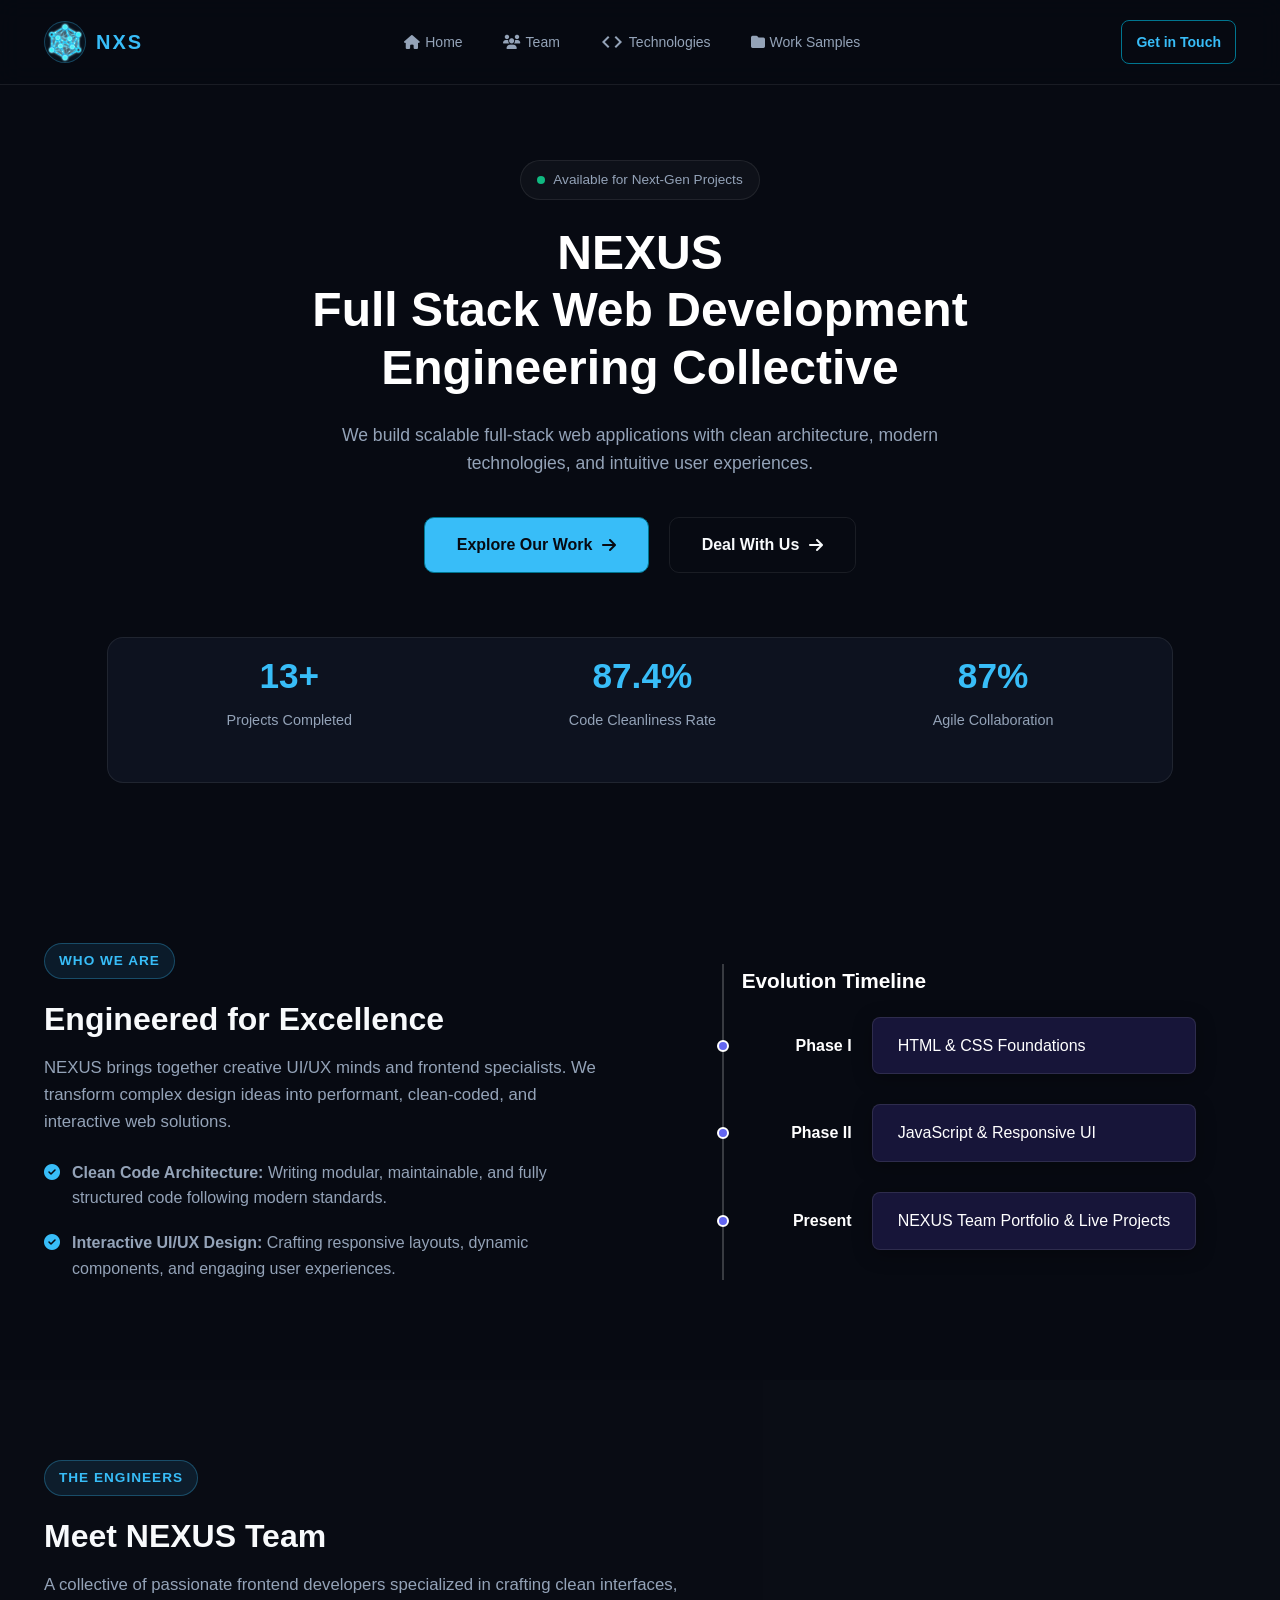
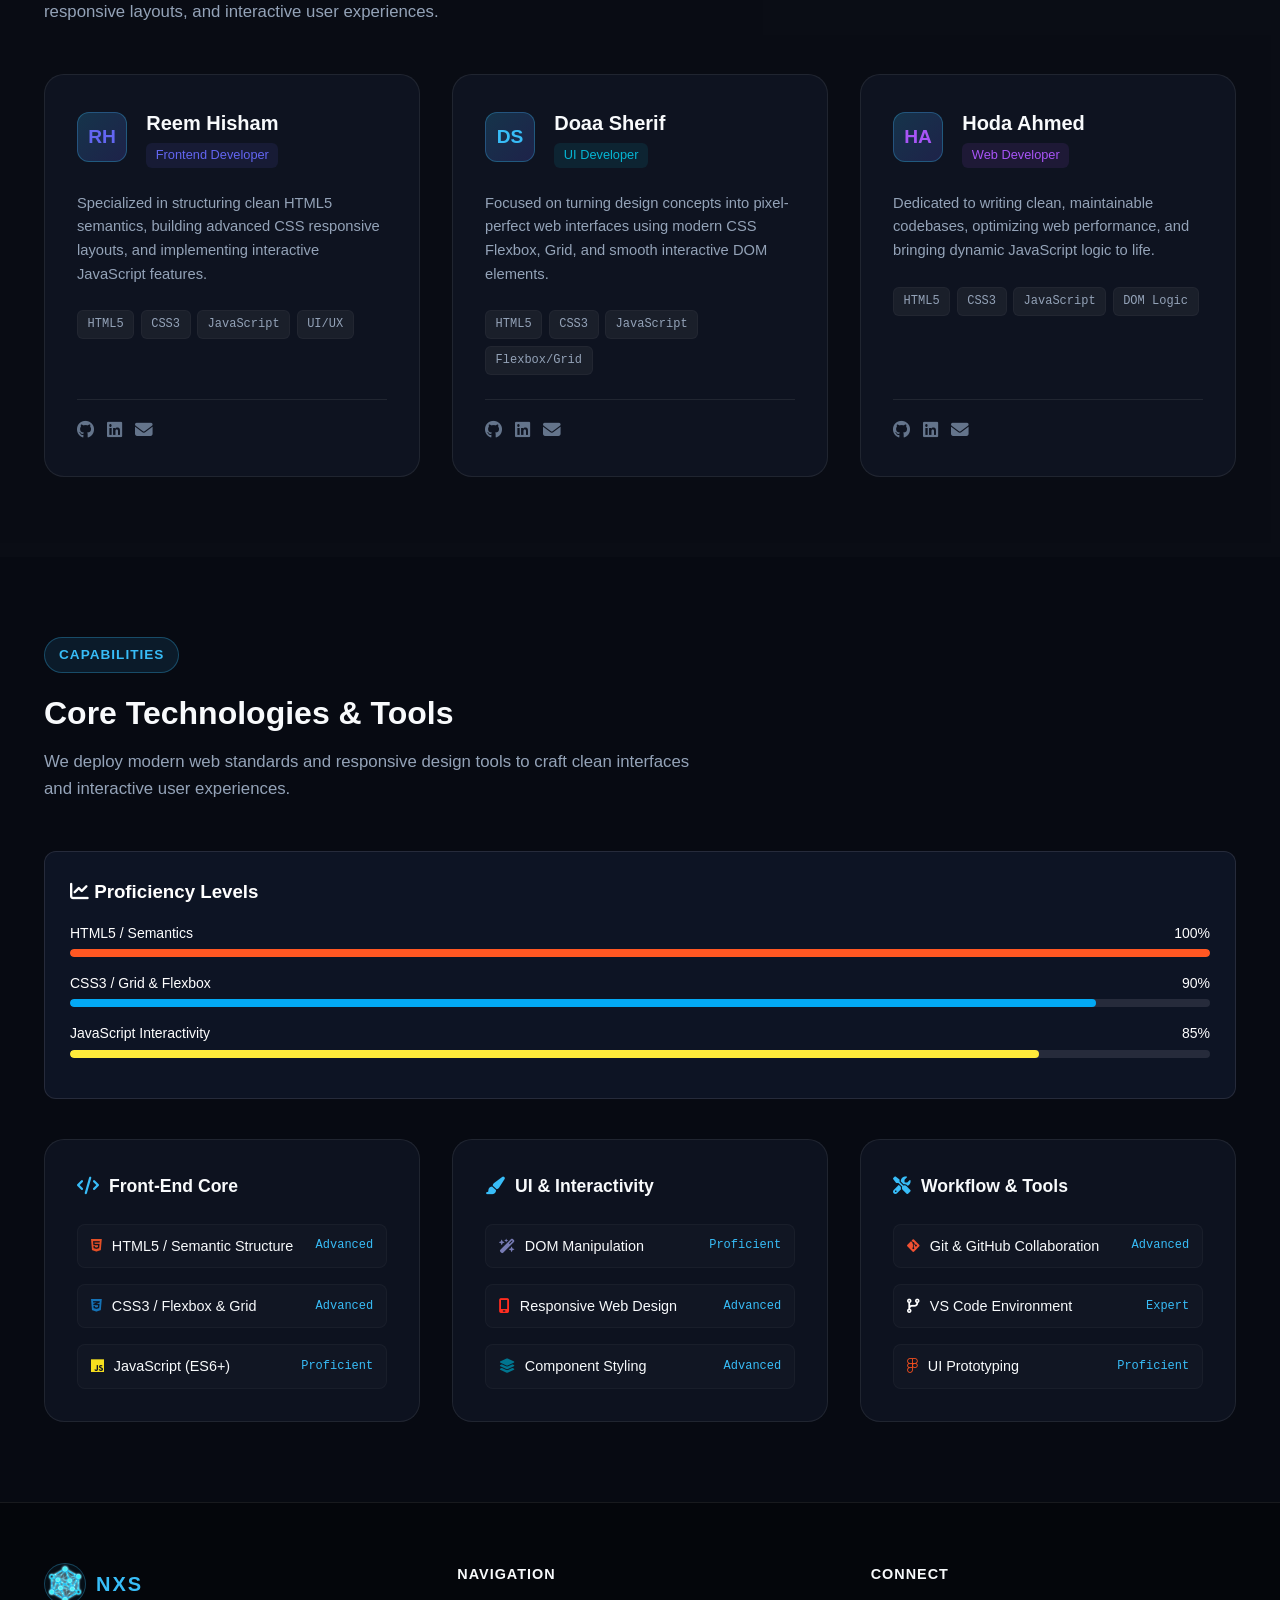
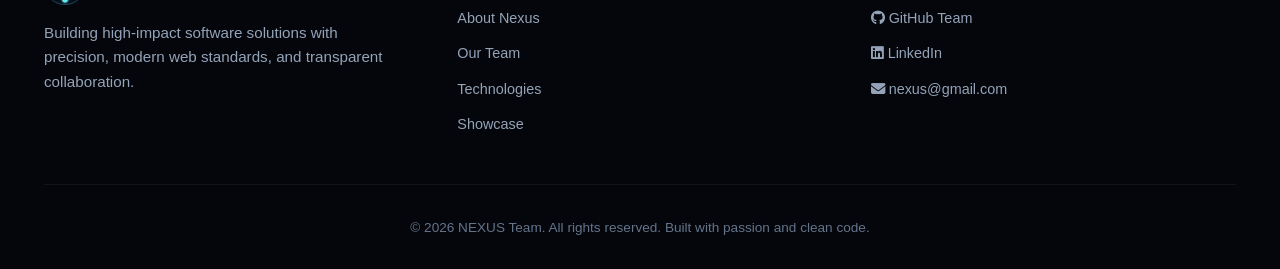
==== index.html @ 0ea9537e "Add files via upload" ====
<!DOCTYPE html>
<html lang="en">

<head>
  <meta charset="UTF-8">
  <meta name="viewport" content="width=device-width, initial-scale=1.0">
  <meta name="description"
    content="NEXUS is a full-stack web development team building scalable web applications, modern websites, management systems, and intuitive digital experiences.">
  <meta name="keywords"
    content="NEXUS, web development, full stack, web applications, websites, JavaScript, React, Node.js, software development">
  <meta name="author" content="NEXUS Team">
  <meta name="robots" content="index, follow">
  <meta name="theme-color" content="#080b12">

  <meta property="og:type" content="website">
  <meta property="og:title" content="NEXUS — Full Stack Web Development Team">
  <meta property="og:description"
    content="We build scalable web applications, modern websites, management systems, and intuitive digital experiences.">
  <meta property="og:image" content="./logo.png">
  <meta property="og:url" content="https://your-domain.com">
  <meta property="og:site_name" content="NEXUS">

  <meta name="twitter:card" content="summary_large_image">
  <meta name="twitter:title" content="NEXUS — Full Stack Web Development Team">
  <meta name="twitter:description"
    content="We build scalable web applications, modern websites, management systems, and intuitive digital experiences.">
  <meta name="twitter:image" content="./logo.png">

  <title>NEXUS</title>
  <link rel="stylesheet" href="https://cdnjs.cloudflare.com/ajax/libs/font-awesome/6.4.0/css/all.min.css">
  <link rel="stylesheet" href="./style.css">
  <link rel="icon" href="./logo.png">
  <link rel="stylesheet"
    href="https://fonts.googleapis.com/css2?family=Material+Symbols+Outlined:opsz,wght,FILL,GRAD@24,400,0,0&icon_names=code" />
</head>

<body>
  <header>
    <div class="container nav-container">
      <div class="logo">
        <img src="./logo.png" alt="NEXUS" class="logo-img">
        <span>NXS</span>
      </div>

      <button class="menu-toggle" aria-label="Toggle navigation">
        <i class="fa-solid fa-bars"></i>
      </button>

      <nav class="nav-links">
        <a href="./index.html"><i class="fa-solid fa-house"></i> Home</a>
        <a href="./index.html#team"><i class="fa-solid fa-users"></i> Team</a>
        <a href="./index.html#tech"><span class="material-symbols-outlined">code</span> Technologies</a>
        <a href="./portfolio.html"><i class="fa-solid fa-folder"></i> Work Samples</a>
      </nav>

      <a href="./contact.html" class="cta-btn-nav">Get in Touch</a>
    </div>
  </header>

  <main id="home">
    <!-- Hero -->
    <section class="hero reveal-element">
      <div class="container">
        <div class="hero-badge">
          <span class="pulse"></span>
          <span>Available for Next-Gen Projects</span>
        </div>
        <h1>
          <span class="hero-title-highlight">NEXUS</span><br>
          <span class="gradient-text">Full Stack Web Development</span><br>
          <span class="gradient-text">Engineering Collective</span>
        </h1>
        <p>
          We build scalable full-stack web applications with clean architecture,
          modern technologies, and intuitive user experiences.
        </p>
        <div class="hero-actions">
          <a href="./portfolio.html" class="btn-primary">
            <span>Explore Our Work</span>
            <i class="fa-solid fa-arrow-right"></i>
          </a>
          <a href="./contact.html" class="btn-secondary">
            <span>Deal With Us</span>
            <i class="fa-solid fa-arrow-right"></i>
          </a>
        </div>
        <article class="hero-stats">
          <div class="stat-item">
            <h3 class="gradient-text">15+</h3>
            <p>Projects Completed</p>
          </div>
          <div class="stat-item">
            <h3 class="gradient-text">99.9%</h3>
            <p>Code Cleanliness Rate</p>
          </div>
          <div class="stat-item">
            <h3 class="gradient-text">100%</h3>
            <p>Agile Collaboration</p>
          </div>
        </article>
      </div>
    </section>

    <!-- About -->
    <section class="about reveal-element" id="about">
      <div class="container">
        <div class="about-grid">
          <div>
            <span class="section-tag">Who We Are</span>
            <h2 class="section-title">Engineered for Excellence</h2>
            <p class="about-description">
              NEXUS brings together creative UI/UX minds and frontend specialists. We transform complex design ideas
              into performant, clean-coded, and interactive web solutions.
            </p>
            <ul class="feature-list">
              <li class="feature-item">
                <i class="fa-solid fa-circle-check"></i>
                <span><strong>Clean Code Architecture:</strong> Writing modular, maintainable, and fully structured code
                  following modern standards.</span>
              </li>
              <li class="feature-item">
                <i class="fa-solid fa-circle-check"></i>
                <span><strong>Interactive UI/UX Design:</strong> Crafting responsive layouts, dynamic components, and
                  engaging user experiences.</span>
              </li>
            </ul>
          </div>

          <!-- Timeline -->
          <div class="timeline-container">
            <h3>Evolution Timeline</h3>
            <div class="timeline-item">
              <span class="timeline-year">Phase I</span>
              <div class="timeline-dot"></div>
              <div class="timeline-card">HTML & CSS Foundations</div>
            </div>
            <div class="timeline-item">
              <span class="timeline-year">Phase II</span>
              <div class="timeline-dot"></div>
              <div class="timeline-card">JavaScript & Responsive UI</div>
            </div>
            <div class="timeline-item">
              <span class="timeline-year">Present</span>
              <div class="timeline-dot"></div>
              <div class="timeline-card">NEXUS Team Portfolio & Live Projects</div>
            </div>
          </div>
        </div>
      </div>
    </section>

    <!-- Team Section -->
    <section class="team reveal-element" id="team">
      <div class="container">
        <span class="section-tag">The Engineers</span>
        <h2 class="section-title">Meet NEXUS Team</h2>
        <p class="section-subtitle">A collective of passionate frontend developers specialized in crafting clean
          interfaces, responsive layouts, and interactive user experiences.</p>

        <div class="team-grid" id="teamContainer">
          <article class="member-card" data-role="frontend">
            <div>
              <div class="member-header">
                <div class="avatar-initials avatar-reem">RH</div>
                <div class="member-info">
                  <h3>Reem Hisham</h3>
                  <span class="role-badge badge-reem">Frontend Developer</span>
                </div>
              </div>
              <p class="member-bio">
                Specialized in structuring clean HTML5 semantics, building advanced CSS responsive layouts, and
                implementing interactive JavaScript features.
              </p>
              <div class="tech-tags">
                <span class="tag-pill">HTML5</span>
                <span class="tag-pill">CSS3</span>
                <span class="tag-pill">JavaScript</span>
                <span class="tag-pill">UI/UX</span>
              </div>
            </div>
            <div class="member-footer">
              <div class="social-links">
                <a href="https://github.com/ReemHisham55" target="_blank" title="GitHub"><i
                    class="fa-brands fa-github"></i></a>
                <a href="#" title="LinkedIn" target="_blank"><i class="fa-brands fa-linkedin"></i></a>
                <a href="mailto:reemhishem@gmail.com" target="_blank" title="Email"><i
                    class="fa-solid fa-envelope"></i></a>
              </div>
            </div>
          </article>

          <article class="member-card" data-role="frontend">
            <div>
              <div class="member-header">
                <div class="avatar-initials">DS</div>
                <div class="member-info">
                  <h3>Doaa Sherif</h3>
                  <span class="role-badge">UI Developer</span>
                </div>
              </div>
              <p class="member-bio">
                Focused on turning design concepts into pixel-perfect web interfaces using modern CSS Flexbox, Grid, and
                smooth interactive DOM elements.
              </p>
              <div class="tech-tags">
                <span class="tag-pill">HTML5</span>
                <span class="tag-pill">CSS3</span>
                <span class="tag-pill">JavaScript</span>
                <span class="tag-pill">Flexbox/Grid</span>
              </div>
            </div>
            <div class="member-footer">
              <div class="social-links">
                <a href="https://github.com/Doaa5678" target="_blank" title="GitHub"><i
                    class="fa-brands fa-github"></i></a>
                <a href="#" target="_blank" title="LinkedIn"><i class="fa-brands fa-linkedin"></i></a>
                <a href="#" target="_blank" title="Email"><i class="fa-solid fa-envelope"></i></a>
              </div>
            </div>
          </article>

          <article class="member-card" data-role="frontend">
            <div>
              <div class="member-header">
                <div class="avatar-initials avatar-Hoda">HA</div>
                <div class="member-info">
                  <h3>Hoda Ahmed</h3>
                  <span class="role-badge badge-Hoda">Web Developer</span>
                </div>
              </div>
              <p class="member-bio">
                Dedicated to writing clean, maintainable codebases, optimizing web performance, and bringing dynamic
                JavaScript logic to life.
              </p>
              <div class="tech-tags">
                <span class="tag-pill">HTML5</span>
                <span class="tag-pill">CSS3</span>
                <span class="tag-pill">JavaScript</span>
                <span class="tag-pill">DOM Logic</span>
              </div>
            </div>
            <div class="member-footer">
              <div class="social-links">
                <a href="#" title="GitHub" target="_blank"><i class="fa-brands fa-github"></i></a>
                <a href="#" title="LinkedIn" target="_blank"><i class="fa-brands fa-linkedin"></i></a>
                <a href="#" title="Email" target="_blank"><i class="fa-solid fa-envelope"></i></a>
              </div>
            </div>
          </article>
        </div>
      </div>
    </section>

    <!-- Tech stack -->
    <section class="tech-stack reveal-element" id="tech">
      <div class="container">
        <span class="section-tag">Capabilities</span>
        <h2 class="section-title">Core Technologies & Tools</h2>
        <p class="section-subtitle">We deploy modern web standards and responsive design tools to craft clean interfaces
          and interactive user experiences.</p>

        <!-- Skills Box -->
        <div class="skills-box">
          <h3><i class="fa-solid fa-chart-line"></i> Proficiency Levels</h3>

          <div class="skill-bar-item">
            <div class="skill-info"><span>HTML5 / Semantics</span><span>100%</span></div>
            <div class="progress-line"><span class="progress-html" data-width="100%"></span></div>
          </div>

          <div class="skill-bar-item">
            <div class="skill-info"><span>CSS3 / Grid & Flexbox</span><span>90%</span></div>
            <div class="progress-line"><span class="progress-css" data-width="90%"></span></div>
          </div>

          <div class="skill-bar-item">
            <div class="skill-info"><span>JavaScript Interactivity</span><span>85%</span></div>
            <div class="progress-line"><span class="progress-js" data-width="85%"></span></div>
          </div>
        </div>

        <div class="tech-categories">
          <div class="tech-card">
            <h3><i class="fa-solid fa-code"></i> Front-End Core</h3>
            <div class="stack-list">
              <div class="stack-item">
                <div class="stack-name"><i class="fa-brands fa-html5 icon-html"></i> HTML5 / Semantic Structure</div>
                <span class="stack-level">Advanced</span>
              </div>
              <div class="stack-item">
                <div class="stack-name"><i class="fa-brands fa-css3-alt icon-css"></i> CSS3 / Flexbox & Grid</div>
                <span class="stack-level">Advanced</span>
              </div>
              <div class="stack-item">
                <div class="stack-name"><i class="fa-brands fa-js icon-js"></i> JavaScript (ES6+)</div>
                <span class="stack-level">Proficient</span>
              </div>
            </div>
          </div>
          <div class="tech-card">
            <h3><i class="fa-solid fa-paintbrush"></i> UI & Interactivity</h3>
            <div class="stack-list">
              <div class="stack-item">
                <div class="stack-name"><i class="fa-solid fa-wand-magic-sparkles icon-php"></i> DOM Manipulation</div>
                <span class="stack-level">Proficient</span>
              </div>
              <div class="stack-item">
                <div class="stack-name"><i class="fa-solid fa-mobile-screen icon-laravel"></i> Responsive Web Design
                </div>
                <span class="stack-level">Advanced</span>
              </div>
              <div class="stack-item">
                <div class="stack-name"><i class="fa-solid fa-layer-group icon-db"></i> Component Styling</div>
                <span class="stack-level">Advanced</span>
              </div>
            </div>
          </div>
          <div class="tech-card">
            <h3><i class="fa-solid fa-screwdriver-wrench"></i> Workflow & Tools</h3>
            <div class="stack-list">
              <div class="stack-item">
                <div class="stack-name"><i class="fa-brands fa-git-alt icon-git"></i> Git & GitHub Collaboration</div>
                <span class="stack-level">Advanced</span>
              </div>
              <div class="stack-item">
                <div class="stack-name"><i class="fa-solid fa-code-branch icon-cloud"></i> VS Code Environment</div>
                <span class="stack-level">Expert</span>
              </div>
              <div class="stack-item">
                <div class="stack-name"><i class="fa-brands fa-figma icon-figma"></i> UI Prototyping</div>
                <span class="stack-level">Proficient</span>
              </div>
            </div>
          </div>
        </div>
      </div>
    </section>
  </main>

  <footer class="reveal-element">
    <div class="container">
      <div class="footer-grid">
        <div class="footer-brand">
          <a href="#" class="logo">
            <img src="logo.png" alt="NEXUS" class="logo-img">
            <span>NXS</span>
          </a>
          <p>Building high-impact software solutions with precision, modern web standards, and transparent
            collaboration.</p>
        </div>
        <div>
          <h4 class="footer-title">Navigation</h4>
          <ul class="footer-links">
            <li><a href="./index.html#about">About Nexus</a></li>
            <li><a href="./index.html#team">Our Team</a></li>
            <li><a href="./index.html#tech">Technologies</a></li>
            <li><a href="./portfolio.html">Showcase</a></li>
          </ul>
        </div>
        <div>
          <h4 class="footer-title">Connect</h4>
          <ul class="footer-links">
            <li><a href="#" target="_blank"><i class="fa-brands fa-github"></i> GitHub Team</a></li>
            <li><a href="#" target="_blank"><i class="fa-brands fa-linkedin"></i> LinkedIn</a></li>
            <li><a href="mailto:nexus@gmail.com" target="_blank"><i class="fa-solid fa-envelope"></i>
                nexus@gmail.com</a></li>
          </ul>
        </div>
      </div>
      <div class="footer-bottom">
        <p>&copy; 2026 NEXUS Team. All rights reserved. Built with passion and clean code.</p>
      </div>
    </div>
  </footer>

  <script src="./index.js"></script>
</body>

</html>
---- style.css ----
* {
    box-sizing: border-box;
    margin: 0;
    padding: 0;
    transition: all 0.3s ease-in-out;
    user-select: none;
    -webkit-user-select: none;
    -moz-user-select: none;
    -ms-user-select: none;
}

html {
    scroll-behavior: smooth;
}

body {
    background-color: #070a12;
    color: #f8fafc;
    font-family: Arial, sans-serif;
    position: relative;
    line-height: 1.6;
    overflow-x: hidden;
}

::-webkit-scrollbar {
    width: 8px;
}

::-webkit-scrollbar-track {
    background: #080b12;
}

::-webkit-scrollbar-thumb {
    background: linear-gradient(180deg, #6366f1, #8b5cf6);
    border-radius: 10px;
}

::-webkit-scrollbar-thumb:hover {
    background: linear-gradient(180deg, #818cf8, #a78bfa);
}

.container {
    max-width: 1240px;
    margin: 0 auto;
    padding: 0 1.5rem;
}

.section-tag {
    display: inline-block;
    padding: 6px 14px;
    font-size: 0.85rem;
    font-weight: 600;
    text-transform: uppercase;
    letter-spacing: 1px;
    color: #38bdf8;
    background: rgba(56, 189, 248, 0.1);
    border: 1px solid rgba(56, 189, 248, 0.3);
    border-radius: 50px;
    margin-bottom: 15px;
}

.section-title {
    font-size: 2rem;
    font-weight: 700;
    margin-bottom: 10px;
}

.section-subtitle {
    color: #94a3b8;
    font-size: 1.05rem;
    max-width: 650px;
    margin-bottom: 3rem;
}


/*  Header  */
header {
    position: fixed;
    top: 0;
    left: 0;
    width: 100%;
    z-index: 1000;
    background: rgba(7, 10, 18, 0.85);
    border-bottom: 1px solid rgba(255, 255, 255, 0.08);
    backdrop-filter: blur(12px);
    -webkit-backdrop-filter: blur(12px);
    transition: all 0.3s ease;
}

.navbar {
    display: flex;
    justify-content: space-between;
    align-items: center;
    padding: 20px 50px;
}

.nav-container {
    display: flex;
    justify-content: space-between;
    align-items: center;
    padding: 1.25rem 1.5rem;
    gap: 1rem;
}

.logo {
    display: flex;
    align-items: center;
    gap: 10px;
    font-weight: 800;
    color: #38bdf8;
    text-decoration: none;
    font-size: 1.25rem;
    flex-shrink: 0;
    letter-spacing: 2px;
}

.logo-img {
    width: 42px;
    height: 42px;
    border-radius: 50%;
    object-fit: cover;
    border: 1.5px solid rgba(56, 189, 248, 0.3);
    background: rgba(56, 189, 248, 0.05);
    transition: transform 0.3s ease, box-shadow 0.3s ease;
}

.logo:hover .logo-img {
    box-shadow: 0 0 20px rgba(56, 189, 248, 0.25);
}

.nav-links {
    display: flex;
    align-items: center;
    gap: 20px;
    list-style: none;
    margin: 0;
    padding: 0;
    font-size: 14px;
}

.nav-links a {
    color: #94a3b8;
    text-decoration: none;
    padding: 10px;
    overflow: hidden;
    position: relative;
    transition: color 0.5s ease-in-out;
    display: flex;
    justify-content: center;
    align-items: center;
    gap: 5px;
    white-space: nowrap;
    font-weight: 500;
}

.nav-links a::after {
    content: "";
    position: absolute;
    left: -100%;
    bottom: 0;
    height: 1px;
    width: 50%;
    background: #38bdf8;
    transition: left 0.5s ease-in-out;
}

.nav-links a::before {
    content: "";
    position: absolute;
    right: -100%;
    bottom: 0;
    height: 1px;
    width: 50%;
    background: #38bdf8;
    transition: right 0.5s ease-in-out;
}

.nav-links a:hover::before {
    right: 0;
}

.nav-links a:hover::after {
    left: 0;
}

.nav-links a:hover {
    color: #38bdf8;
}

.cta-btn-nav {
    padding: 10px 14px;
    border-radius: 8px;
    text-decoration: none;
    font-weight: 600;
    border: 1px solid #00758f;
    background: transparent;
    color: #38bdf8;
    font-size: 14px;
    white-space: nowrap;
    transition: all 0.3s ease;
}

.cta-btn-nav:hover {
    background: #38bdf8;
    color: #070a12;
}

.menu-toggle {
    display: none;
    border: none;
    outline: none;
    background: transparent;
    color: #38bdf8;
    font-size: 24px;
    cursor: pointer;
    padding: 8px;
    transition: transform 0.3s ease;
}

.menu-toggle:hover {
    transform: scale(1.1);
}

.scrolled-nav {
    background: rgba(15, 23, 42, 0.9) !important;
    backdrop-filter: blur(12px);
    -webkit-backdrop-filter: blur(12px);
    box-shadow: 0 4px 20px rgba(0, 0, 0, 0.2);
}


/*  Hero  */
.hero {
    padding: 160px 1.5rem 80px 1.5rem;
    text-align: center;
    position: relative;
}

.hero-section {
    height: 100vh;
    display: flex;
    justify-content: center;
    align-items: center;
    text-align: center;
    padding: 0 20px;
}

.hero-badge {
    display: inline-flex;
    align-items: center;
    gap: 8px;
    background: rgba(255, 255, 255, 0.03);
    border: 1px solid rgba(255, 255, 255, 0.08);
    padding: 8px 16px;
    border-radius: 30px;
    font-size: 0.85rem;
    color: #94a3b8;
}

.hero-badge .pulse {
    width: 8px;
    height: 8px;
    background-color: #10b981;
    border-radius: 50%;
}

.hero h1,
.hero-content h1 {
    font-size: 3rem;
    font-weight: 700;
    margin: 1.5rem 0;
    line-height: 1.2;
    color: #fff;
}

.hero p,
.hero-content p {
    font-size: 1.1rem;
    color: #94a3b8;
    max-width: 700px;
    margin: 0 auto 2.5rem;
}

.hero-actions {
    display: flex;
    justify-content: center;
    gap: 1.2rem;
    margin-bottom: 4rem;
    flex-wrap: wrap;
}

.btn-primary,
.btn-secondary {
    padding: 0.9rem 2rem;
    border-radius: 10px;
    font-weight: 600;
    text-decoration: none;
    display: inline-flex;
    align-items: center;
    gap: 10px;
    cursor: pointer;
}

.btn-primary {
    background: #38bdf8;
    color: #070a12;
    border: 1px solid #00758f;
}

.btn-primary:hover {
    background: #00758f;
    color: #00758f;
    border: 1px solid #00758f;
}

.btn-secondary {
    color: #f8fafc;
    border: 1px solid rgba(255, 255, 255, 0.08);
    background: transparent;
}

.btn-secondary:hover {
    background: rgba(255, 255, 255, 0.05);
    border-color: rgba(255, 255, 255, 0.2);
}

.hero-stats {
    display: flex;
    justify-content: space-around;
    align-items: center;
    flex-wrap: wrap;
    background: rgba(17, 24, 39, 0.65);
    border: 1px solid rgba(255, 255, 255, 0.08);
    border-radius: 16px;
    padding: 10px;
    width: 90% !important;
    margin: 0 auto;
}

.stat-item h3 {
    font-size: 2.2rem;
    color: #38bdf8;
}

.stat-item p {
    color: #94a3b8;
    font-size: 0.9rem;
    margin-top: 4px;
}


/* About  */
.about {
    padding: 80px 0;
}

.about-section {
    padding: 80px 20px;
}

.about-grid {
    display: grid;
    grid-template-columns: repeat(auto-fit, minmax(320px, 1fr));
    gap: 4rem;
    align-items: center;
}

.about-description {
    color: #94a3b8;
    font-size: 1.05rem;
}

.feature-list {
    list-style: none;
    margin-top: 1.5rem;
}

.feature-item {
    display: flex;
    align-items: flex-start;
    gap: 12px;
    margin-bottom: 1.2rem;
    color: #94a3b8;
}

.feature-item i {
    color: #38bdf8;
    margin-top: 4px;
}

.about-card {
    background: rgba(17, 24, 39, 0.65);
    border: 1px solid rgba(255, 255, 255, 0.08);
    border-radius: 20px;
    padding: 2.5rem;
    position: relative;
    overflow: hidden;
}

.about-card::before {
    content: '';
    position: absolute;
    top: 0;
    left: 0;
    width: 100%;
    height: 2px;
    background: #6366f1;
}

.about-card-title {
    margin-bottom: 1rem;
    color: #f8fafc;
    font-size: 1.3rem;
}

.about-card-text {
    color: #94a3b8;
    font-size: 0.95rem;
    margin-bottom: 1.5rem;
}

.about-card-footer {
    display: flex;
    gap: 10px;
    align-items: center;
}

.philosophy-dot {
    width: 10px;
    height: 10px;
    background: #38bdf8;
    border-radius: 50%;
}

.philosophy-text {
    font-family: 'JetBrains Mono', monospace;
    font-size: 0.85rem;
    color: #38bdf8;
}

.timeline-container {
    position: relative;
    max-width: 100%;
    margin: 0 auto;
    padding-left: 30px;
}

.timeline-container h3 {
    color: #fff;
    margin-bottom: 20px;
    font-size: 1.3rem;
}

.timeline-container::before {
    content: '';
    position: absolute;
    left: 10px;
    top: 0;
    height: 100%;
    width: 2px;
    background: rgba(255, 255, 255, 0.2);
}

.timeline-item {
    position: relative;
    margin-bottom: 30px;
    display: flex;
    align-items: center;
    gap: 20px;
    opacity: 0;
    transform: scale(0.9) translateY(20px);
    transition: all 0.6s cubic-bezier(0.175, 0.885, 0.32, 1.275);
}

.timeline-item.show-element {
    opacity: 1;
    transform: scale(1) translateY(0);
}

.timeline-year {
    font-weight: bold;
    color: #fff;
    min-width: 110px;
    text-align: right;
}

.timeline-dot {
    width: 12px;
    height: 12px;
    background: #6366f1;
    border: 2px solid #fff;
    border-radius: 50%;
    position: absolute;
    left: -25px;
    z-index: 2;
}

.timeline-card {
    background: rgba(30, 27, 75, 0.7);
    border: 1px solid rgba(255, 255, 255, 0.1);
    padding: 15px 25px;
    border-radius: 8px;
    color: #fff;
    flex-grow: 1;
    box-shadow: 0 4px 20px rgba(0, 0, 0, 0.3);
}


/* Team Section */
.team {
    padding: 80px 0;
    background: rgba(255, 255, 255, 0.01);
}

.team-grid {
    display: grid;
    grid-template-columns: repeat(auto-fill, minmax(300px, 1fr));
    gap: 2rem;
}

.member-card {
    background: rgba(17, 24, 39, 0.65);
    border: 1px solid rgba(255, 255, 255, 0.08);
    border-radius: 20px;
    padding: 2rem;
    display: flex;
    flex-direction: column;
    justify-content: space-between;
}

.member-card:hover {
    transform: translateY(-8px);
    border-color: rgba(56, 189, 248, 0.3);
    box-shadow: 0 12px 30px rgba(0, 0, 0, 0.5);
}

.member-header {
    display: flex;
    align-items: center;
    gap: 1.2rem;
    margin-bottom: 1.5rem;
}

.avatar-initials {
    width: 50px;
    height: 50px;
    border-radius: 12px;
    background: linear-gradient(135deg, rgba(56, 189, 248, 0.2), rgba(99, 102, 241, 0.2));
    border: 1px solid rgba(56, 189, 248, 0.3);
    display: flex;
    align-items: center;
    justify-content: center;
    font-size: 1.2rem;
    font-weight: 700;
    color: #38bdf8;
}

.avatar-reem {
    color: #6366f1;
}

.avatar-Hoda {
    color: #a855f7;
}

.member-info h3 {
    font-size: 1.25rem;
    color: #f8fafc;
}

.role-badge {
    display: inline-block;
    color: #06b6d4;
    background: rgba(6, 182, 212, 0.1);
    padding: 0.15rem 0.6rem;
    border-radius: 6px;
    font-size: 0.8rem;
    margin-top: 4px;
}

.badge-reem {
    color: #6366f1;
    background: rgba(99, 102, 241, 0.1);
}

.badge-Hoda {
    color: #a855f7;
    background: rgba(168, 85, 247, 0.1);
}

.member-bio {
    color: #94a3b8;
    font-size: 0.92rem;
    margin-bottom: 1.5rem;
}

.tech-tags {
    display: flex;
    flex-wrap: wrap;
    gap: 0.4rem;
    margin-bottom: 1.5rem;
}

.tag-pill {
    font-family: 'JetBrains Mono', monospace;
    font-size: 0.75rem;
    background: rgba(255, 255, 255, 0.05);
    color: #94a3b8;
    padding: 0.25rem 0.6rem;
    border-radius: 6px;
    border: 1px solid rgba(255, 255, 255, 0.03);
}

.member-footer {
    display: flex;
    justify-content: space-between;
    align-items: center;
    padding-top: 1rem;
    border-top: 1px solid rgba(255, 255, 255, 0.08);
}

.social-links {
    display: flex;
    gap: 0.8rem;
}

.social-links a {
    color: #64748b;
    font-size: 1.1rem;
}

.social-links a:hover {
    color: #38bdf8;
}


/* Technologies */
.tech-stack {
    padding: 80px 0;
}

.tech-categories {
    display: grid;
    grid-template-columns: repeat(auto-fit, minmax(280px, 1fr));
    gap: 2rem;
}

.tech-card {
    background: rgba(17, 24, 39, 0.65);
    border: 1px solid rgba(255, 255, 255, 0.08);
    border-radius: 20px;
    padding: 2rem;
}

.tech-card h3 {
    font-size: 1.1rem;
    margin-bottom: 1.5rem;
    display: flex;
    align-items: center;
    gap: 10px;
}

.tech-card h3 i {
    color: #38bdf8;
}

.stack-list {
    display: flex;
    flex-direction: column;
    gap: 1rem;
}

.stack-item {
    display: flex;
    align-items: center;
    justify-content: space-between;
    padding: 0.6rem 0.8rem;
    background: rgba(255, 255, 255, 0.02);
    border-radius: 8px;
    border: 1px solid rgba(255, 255, 255, 0.03);
}

.stack-name {
    display: flex;
    align-items: center;
    gap: 10px;
    font-size: 0.9rem;
    font-weight: 500;
}

.icon-html {
    color: #e34f26;
}

.icon-css {
    color: #1572b6;
}

.icon-js {
    color: #f7df1e;
}

.icon-php {
    color: #777bb4;
}

.icon-laravel {
    color: #ff2d20;
}

.icon-db {
    color: #00758f;
}

.icon-git {
    color: #f05032;
}

.icon-cloud {
    color: #ffffff;
}

.icon-figma {
    color: #f24e1e;
}

.stack-level {
    font-family: 'JetBrains Mono', monospace;
    font-size: 0.75rem;
    color: #38bdf8;
}

.skills-box {
    background: rgba(15, 23, 42, 0.8);
    border: 1px solid rgba(255, 255, 255, 0.1);
    padding: 25px;
    border-radius: 12px;
    margin-bottom: 40px;
    opacity: 0;
    transform: scale(0.95);
    transition: all 0.7s ease-out;
}

.skills-box h3 {
    color: #fff;
    margin-bottom: 15px;
}

.skills-box.show-element {
    opacity: 1;
    transform: scale(1);
}

.skill-bar-item {
    margin-bottom: 15px;
}

.skill-info {
    display: flex;
    justify-content: space-between;
    color: #fff;
    margin-bottom: 5px;
    font-size: 14px;
}

.progress-line {
    width: 100%;
    height: 8px;
    background: rgba(255, 255, 255, 0.1);
    border-radius: 10px;
    overflow: hidden;
}

.progress-line span {
    display: block;
    height: 100%;
    width: 0;
    border-radius: 10px;
    transition: width 1.2s ease-in-out;
}

.progress-html {
    background-color: #ff5722;
}

.progress-css {
    background-color: #03a9f4;
}

.progress-js {
    background-color: #ffeb3b;
}


/* Projects  */
.projects {
    padding: 80px 0;
    background: rgba(255, 255, 255, 0.01);
    margin-top: 50px;
}

.projects-container {
    display: grid;
    grid-template-columns: repeat(auto-fit, minmax(300px, 1fr));
    gap: 2rem;
    overflow: hidden;
}

.project-card {
    background: #111827;
    border-radius: 16px;
    border: 1px solid rgba(255, 255, 255, 0.08);
    display: flex;
    flex-direction: column;
    overflow: hidden;
    opacity: 0;
    transform: translateY(40px);
    animation: fadeInOrder 0.8s ease forwards;
}

.project-card:nth-child(1) {
    animation-delay: 0.2s;
}

.project-card:nth-child(2) {
    animation-delay: 0.4s;
}

.project-card:nth-child(3) {
    animation-delay: 0.6s;
}

.project-card:nth-child(4) {
    animation-delay: 0.8s;
}

.project-card:nth-child(5) {
    animation-delay: 1.0s;
}

@keyframes fadeInOrder {
    to {
        opacity: 1;
        transform: translateY(0);
    }
}

.project-card:hover {
    transform: translateY(-6px);
    border-color: rgba(56, 189, 248, 0.3);
    box-shadow: 0 10px 30px rgba(56, 189, 248, 0.1);
}

.project-img {
    width: 100%;
    aspect-ratio: 16 / 9;
    overflow: hidden;
}

.project-img img {
    width: 100%;
    height: 100%;
    object-fit: cover;
    transition: transform 0.5s ease;
}

.project-card:hover .project-img img {
    transform: scale(1.05);
}

.project-content {
    padding: 1.5rem;
    display: flex;
    flex-direction: column;
    flex-grow: 1;
}

.project-content h3 {
    font-size: 1.25rem;
    font-weight: 600;
    margin-bottom: 10px;
}

.project-content p {
    color: #94a3b8;
    font-size: 0.9rem;
    margin-bottom: 20px;
    flex-grow: 1;
}

.tags {
    display: flex;
    flex-wrap: wrap;
    gap: 0.4rem;
    margin-bottom: 1.5rem;
}

.tags span {
    font-family: 'JetBrains Mono', monospace;
    font-size: 0.75rem;
    background: rgba(255, 255, 255, 0.05);
    color: #94a3b8;
    padding: 0.25rem 0.6rem;
    border-radius: 6px;
    border: 1px solid rgba(255, 255, 255, 0.03);
}

.card-footer {
    display: flex;
    justify-content: space-between;
    align-items: center;
    padding-top: 1rem;
    border-top: 1px solid rgba(255, 255, 255, 0.08);
}

.live-demo {
    color: #38bdf8;
    text-decoration: none;
    font-size: 0.85rem;
    font-weight: 600;
    display: flex;
    align-items: center;
    gap: 6px;
    transition: color 0.2s;
}

.live-demo:hover {
    color: #5eead4;
}

.author {
    color: #64748b;
    font-size: 0.8rem;
    display: flex;
    align-items: center;
    gap: 6px;
}

.projects main {
    min-height: 100px;
    width: 100%;
    margin: 40px auto;
    display: flex;
    flex-direction: column;
    justify-content: center;
    align-items: center;
}

.search {
    width: 100%;
}

main form {
    display: flex;
    width: 100%;
    justify-content: center;
    align-items: center;
    gap: 10px;
    flex-wrap: wrap;
}

.search form input {
    width: 80%;
    outline: none;
    height: 50px;
    padding: 13px 15px;
    color: #ffffff;
    font-family: inherit;
    font-size: 14px;
    background: rgba(255, 255, 255, 0.045);
    border: 1px solid rgba(255, 255, 255, 0.09);
    border-radius: 10px;
    transition: border-color 0.25s ease, background 0.25s ease, box-shadow 0.25s ease;
}

.search button {
    padding: 10px;
    outline: none;
    border-radius: 8px;
    background: linear-gradient(135deg, #6366f1, #8b5cf6);
    border: none;
    height: 50px;
    color: #fff;
    cursor: pointer;
    width: 12%;
    display: flex;
    justify-content: center;
    align-items: center;
    gap: 5px;
}

.search input:focus {
    background: rgba(255, 255, 255, 0.065);
    border-color: rgba(255, 255, 255, 0.3);
    box-shadow: 0 0 0 3px rgba(255, 255, 255, 0.04);
}

.search button:hover {
    color: #fff;
    background: rgba(255, 255, 255, 0.06);
}

.search button i {
    font-size: 15px;
}

.filters {
    display: flex;
    justify-content: center;
    align-items: center;
    gap: 10px;
    margin: 35px auto 45px;
    padding: 6px;
    width: fit-content;
    background: rgba(255, 255, 255, 0.035);
    border: 1px solid rgba(255, 255, 255, 0.08);
    border-radius: 14px;
    backdrop-filter: blur(12px);
}

.filter-btn {
    border: none;
    outline: none;
    cursor: pointer;
    padding: 11px 22px;
    color: #9ca3af;
    background: transparent;
    border-radius: 10px;
    font-size: 14px;
    font-weight: 600;
    font-family: inherit;
    transition: all 0.3s ease;
}

.filter-btn:hover {
    color: #fff;
    background: rgba(255, 255, 255, 0.06);
}

.filter-btn.active {
    color: #fff;
    background: linear-gradient(135deg, #6366f1, #8b5cf6);
    box-shadow: 0 6px 20px rgba(99, 102, 241, 0.25);
}

.filter-btn:active {
    transform: scale(0.96);
}


/* Contact  */
.contact {
    padding: 100px 0;
    background: #080b12;
    margin-top: 50px;
}

.contact-grid {
    display: grid;
    grid-template-columns: 0.85fr 1.15fr;
    gap: 70px;
    align-items: start;
}

.contact-info {
    position: sticky;
    top: 110px;
}

.contact-info .section-tag {
    display: inline-block;
    margin-bottom: 15px;
}

.contact-info .section-title {
    margin-bottom: 20px;
    line-height: 1.15;
}

.contact-description {
    color: #9ca3af;
    font-size: 16px;
    line-height: 1.8;
    max-width: 520px;
    margin-bottom: 30px;
}

.contact-links {
    display: flex;
    flex-direction: column;
    gap: 14px;
    max-width: 380px;
}

.contact-pill {
    display: flex;
    align-items: center;
    gap: 13px;
    padding: 15px 18px;
    color: #e5e7eb;
    text-decoration: none;
    background: rgba(255, 255, 255, 0.035);
    border: 1px solid rgba(255, 255, 255, 0.08);
    border-radius: 12px;
    transition: all 0.3s ease;
    width: fit-content;
}

.contact-pill i {
    font-size: 18px;
    color: #38bdf8;
}

.contact-pill:hover {
    transform: translateX(5px);
    border-color: rgba(255, 255, 255, 0.2);
    background: rgba(255, 255, 255, 0.07);
}

.contact-form-wrapper {
    padding: 35px;
    background: rgba(255, 255, 255, 0.025);
    border: 1px solid rgba(255, 255, 255, 0.08);
    border-radius: 20px;
    box-shadow: 0 20px 60px rgba(0, 0, 0, 0.25);
    backdrop-filter: blur(15px);
}

.form-section {
    padding-bottom: 30px;
    margin-bottom: 30px;
    border-bottom: 1px solid rgba(255, 255, 255, 0.07);
}

.form-section:last-of-type {
    border-bottom: none;
    margin-bottom: 10px;
}

.form-section h3 {
    margin: 0 0 22px;
    color: #ffffff;
    font-size: 18px;
    font-weight: 600;
}

.contact-form {
    display: flex;
    flex-direction: column;
    gap: 1.25rem;
}

.contact-form .form-row {
    display: flex;
    gap: 1.25rem;
    width: 100%;
}

.form-row {
    display: grid;
    grid-template-columns: repeat(2, 1fr);
    gap: 18px;
}

.contact-form .form-row .form-group {
    flex: 1;
    min-width: 0;
}

.form-group {
    display: flex;
    flex-direction: column;
    gap: 8px;
    margin-bottom: 18px;
}

.form-group:last-child {
    margin-bottom: 0;
}

.form-group label {
    color: #d1d5db;
    font-size: 14px;
    font-weight: 500;
}

.form-group label span {
    color: #6b7280;
    font-size: 12px;
    font-weight: 400;
}

.form-group input,
.form-group select,
.form-group textarea {
    width: 100%;
    box-sizing: border-box;
    padding: 13px 15px;
    color: #ffffff;
    font-family: inherit;
    font-size: 14px;
    background: rgba(255, 255, 255, 0.045);
    border: 1px solid rgba(255, 255, 255, 0.09);
    border-radius: 10px;
    outline: none;
    transition: border-color 0.25s ease, background 0.25s ease, box-shadow 0.25s ease;
}

.form-group input::placeholder,
.form-group textarea::placeholder {
    color: #6b7280;
}

.form-group input:focus,
.form-group select:focus,
.form-group textarea:focus {
    background: rgba(255, 255, 255, 0.065);
    border-color: rgba(255, 255, 255, 0.3);
    box-shadow: 0 0 0 3px rgba(255, 255, 255, 0.04);
}

.form-group select {
    cursor: pointer;
    appearance: none;
    background-image: linear-gradient(45deg, transparent 50%, #9ca3af 50%), linear-gradient(135deg, #9ca3af 50%, transparent 50%);
    background-position: calc(100% - 18px) 52%, calc(100% - 13px) 52%;
    background-size: 5px 5px, 5px 5px;
    background-repeat: no-repeat;
}

.form-group select option {
    color: #ffffff;
    background: #111827;
}

.form-group textarea {
    min-height: 120px;
    resize: vertical;
    line-height: 1.6;
}

.form-group input[type="date"] {
    color-scheme: dark;
}

.submit-btn {
    width: 100%;
    display: flex;
    justify-content: center;
    align-items: center;
    gap: 10px;
    padding: 15px 20px;
    color: #ffffff;
    background: linear-gradient(135deg, #6366f1, #8b5cf6);
    border: none;
    border-radius: 11px;
    font-family: inherit;
    font-size: 15px;
    font-weight: 600;
    cursor: pointer;
    box-shadow: 0 10px 30px rgba(99, 102, 241, 0.2);
    transition: transform 0.25s ease, box-shadow 0.25s ease, opacity 0.25s ease;
    margin-top: 0.5rem;
}

.submit-btn:hover {
    transform: translateY(-2px);
    box-shadow: 0 15px 35px rgba(99, 102, 241, 0.3);
}

.submit-btn:active {
    transform: translateY(0);
}

.submit-btn i {
    font-size: 14px;
}


/*Footer */
footer {
    border-top: 1px solid rgba(255, 255, 255, 0.08);
    padding: 60px 0 30px;
    background: #04060b;
}

.footer-grid {
    display: grid;
    grid-template-columns: repeat(auto-fit, minmax(200px, 1fr));
    gap: 3rem;
    margin-bottom: 3rem;
}

.footer-brand p {
    color: #94a3b8;
    margin-top: 1rem;
    font-size: 0.95rem;
    max-width: 350px;
}

.footer-title {
    font-size: 0.9rem;
    font-weight: 700;
    text-transform: uppercase;
    letter-spacing: 1px;
    margin-bottom: 1.2rem;
}

.footer-links {
    list-style: none;
    display: flex;
    flex-direction: column;
    gap: 0.6rem;
}

.footer-links a {
    color: #94a3b8;
    text-decoration: none;
    font-size: 0.9rem;
}

.footer-links a:hover {
    color: #38bdf8;
}

.footer-bottom {
    text-align: center;
    padding-top: 2rem;
    border-top: 1px solid rgba(255, 255, 255, 0.05);
    color: #64748b;
    font-size: 0.85rem;
}


/* Animations */
.reveal-element {
    opacity: 0;
    transform: translateY(40px);
    transition: opacity 0.8s ease-out, transform 0.8s ease-out;
    will-change: opacity, transform;
}

.reveal-element.show {
    opacity: 1;
    transform: translateY(0);
}


/*  Responsive */
@media (max-width: 1000px) {
    .contact-grid {
        grid-template-columns: 1fr;
        gap: 45px;
    }

    .contact-info {
        position: static;
    }

    .contact-description {
        max-width: 700px;
    }

    .contact-links {
        max-width: 500px;
    }
}

@media (max-width: 950px) {
    .nav-links {
        gap: 10px;
    }

    .nav-links a {
        padding: 8px;
        font-size: 13px;
    }

    .cta-btn-nav {
        padding: 9px 12px;
        font-size: 13px;
    }
}

@media (max-width: 768px) {
    .navbar {
        padding: 20px;
    }

    .nav-container {
        padding: 0.9rem 1rem;
        position: relative;
        flex-direction: column;
        align-items: center;
        text-align: center;
    }

    .logo-img {
        width: 38px;
        height: 38px;
    }

    .logo {
        font-size: 1.1rem;
    }

    .menu-toggle {
        display: block;
        margin-left: auto;
    }

    .cta-btn-nav {
        display: none;
    }

    .nav-links {
        position: absolute;
        top: 100%;
        left: 0;
        width: 100%;
        display: none;
        flex-direction: column;
        align-items: stretch;
        gap: 4px;
        padding: 12px;
        box-sizing: border-box;
        background: rgba(7, 10, 18, 0.97);
        border-top: 1px solid rgba(255, 255, 255, 0.05);
        border-bottom: 1px solid rgba(255, 255, 255, 0.08);
        backdrop-filter: blur(15px);
        -webkit-backdrop-filter: blur(15px);
    }

    .nav-links.active {
        display: flex;
    }

    .nav-links a {
        width: 100%;
        box-sizing: border-box;
        justify-content: flex-start;
        padding: 13px 15px;
        font-size: 14px;
        border-radius: 6px;
    }

    .nav-links a:hover {
        background: rgba(56, 189, 248, 0.05);
    }

    .nav-links a::before,
    .nav-links a::after {
        display: none;
    }

    .hero {
        padding: 170px 1rem 60px 1rem;
    }
}

@media (max-width: 700px) {
    .contact {
        padding: 70px 0;
    }

    .contact-form-wrapper {
        padding: 24px 20px;
        border-radius: 16px;
    }

    .form-row {
        grid-template-columns: 1fr;
        gap: 0;
    }

    .form-section {
        padding-bottom: 24px;
        margin-bottom: 24px;
    }

    .form-section h3 {
        font-size: 17px;
    }
}

@media (max-width: 640px) {
    .contact-form .form-row {
        flex-direction: column;
        gap: 1.25rem;
    }
}

@media (max-width: 500px) {
    .filters {
        width: 90%;
        justify-content: space-between;
    }

    .filter-btn {
        flex: 1;
        padding: 10px 12px;
        font-size: 13px;
    }
}

@media (max-width: 480px) {
    .contact {
        padding: 60px 0;
    }

    .contact-form-wrapper {
        padding: 20px 15px;
    }

    .contact-pill {
        padding: 13px 14px;
        font-size: 13px;
    }

    .form-group input,
    .form-group select,
    .form-group textarea {
        padding: 12px;
        font-size: 13px;
    }

    .submit-btn {
        padding: 14px;
        font-size: 14px;
        background: #00758f !important;
    }
}
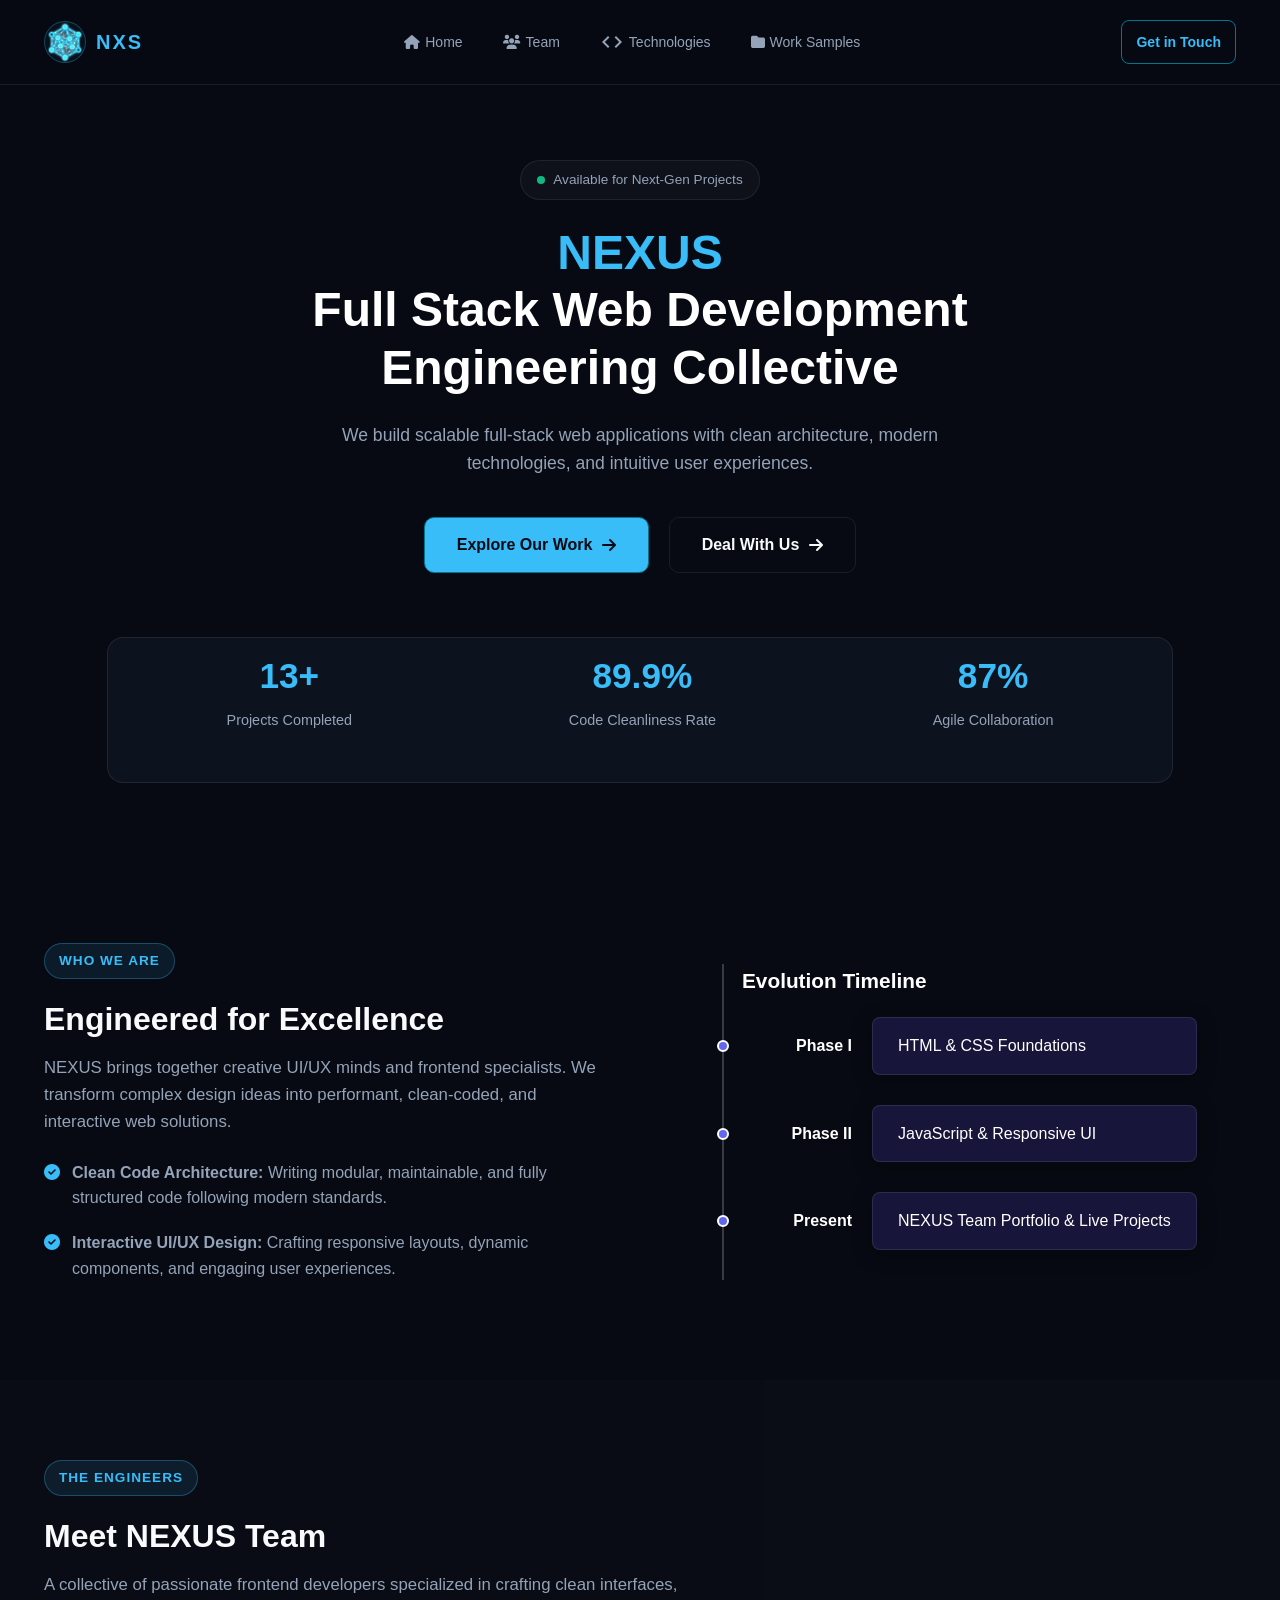
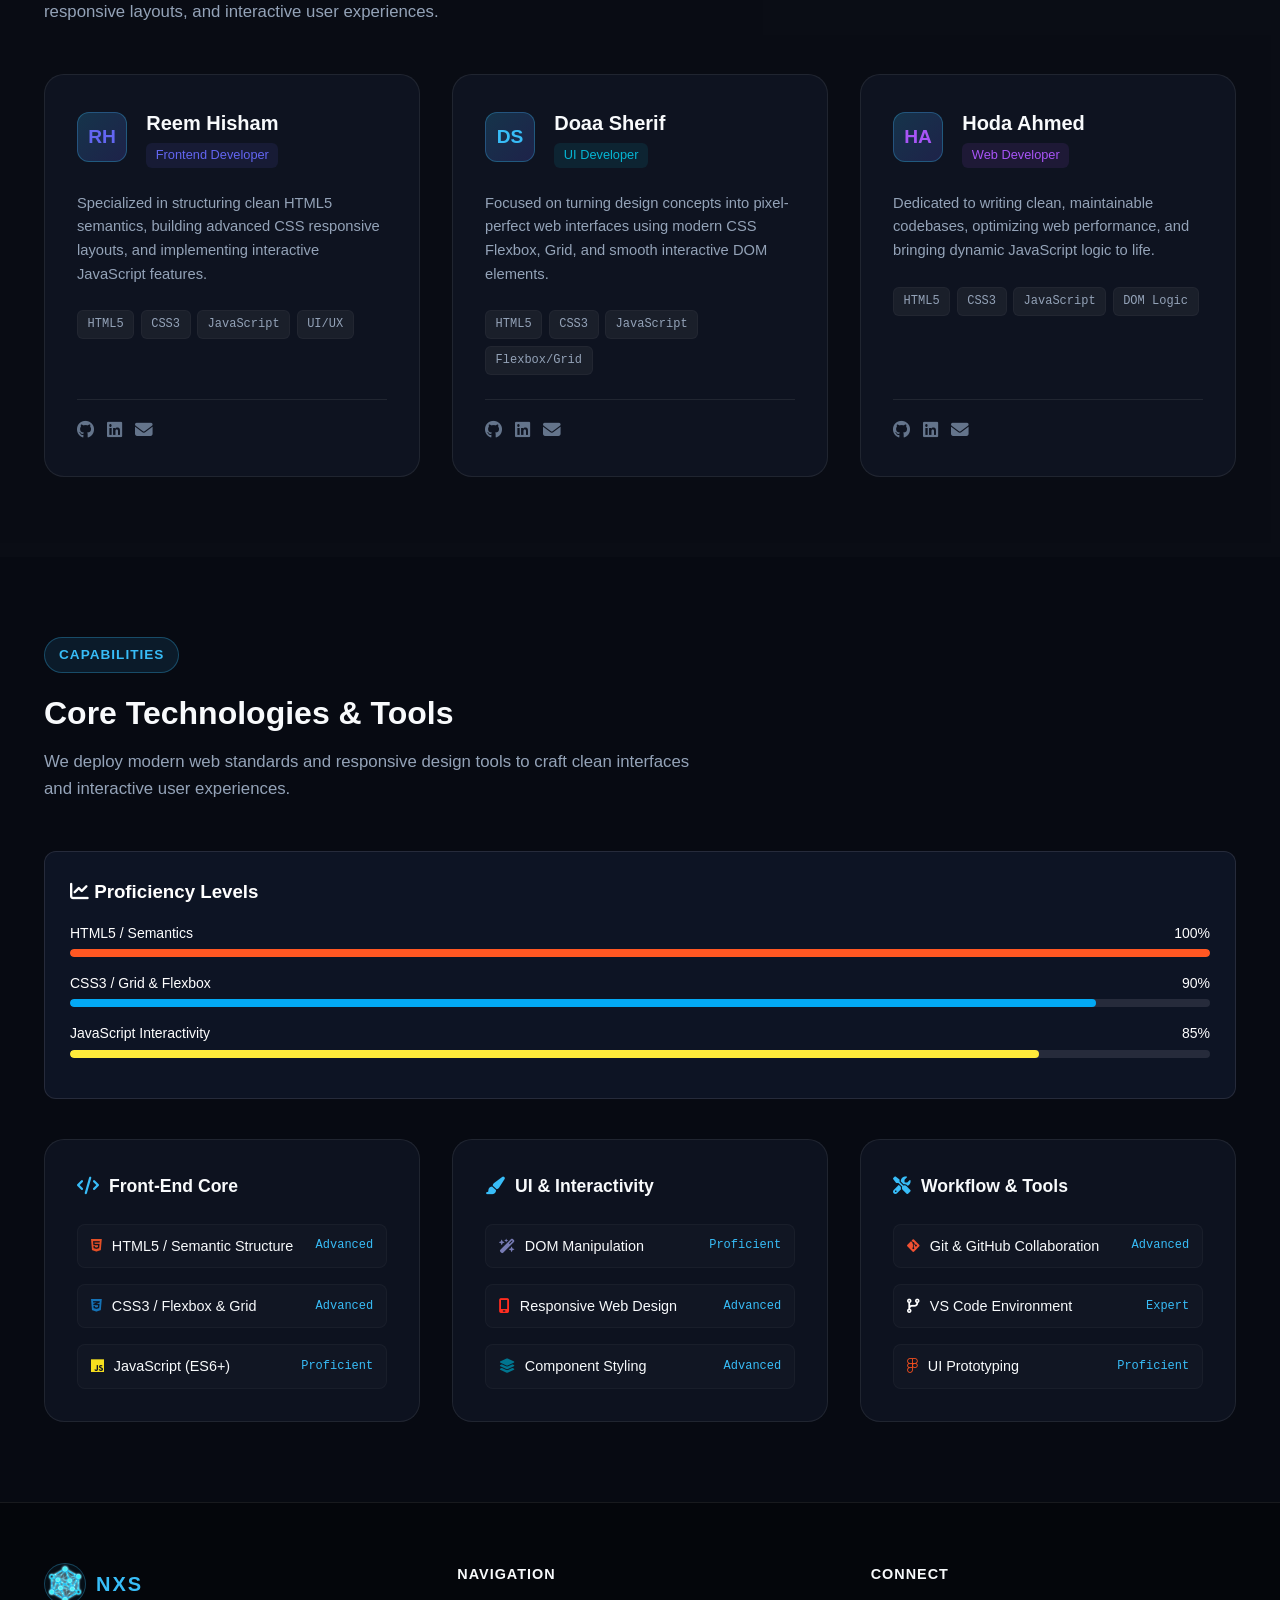
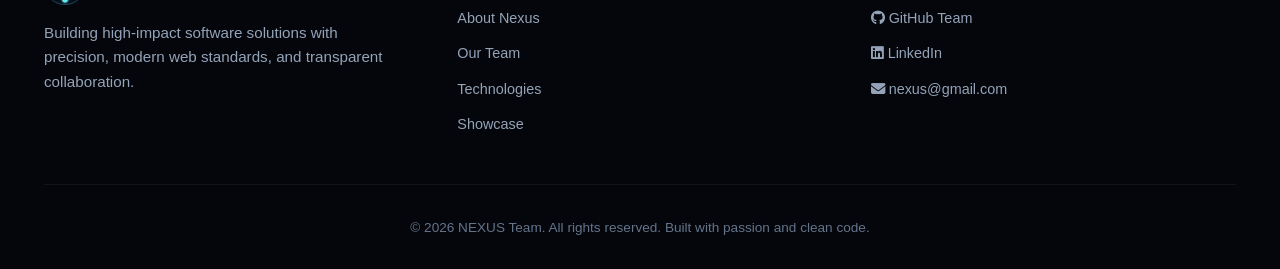
==== commit 5244776c: "index.html" ====
--- a/index.html
+++ b/index.html
@@ -2,14 +2,16 @@
 <html lang="en">
 
 <head>
-  <meta charset="UTF-8">
-  <meta name="viewport" content="width=device-width, initial-scale=1.0">
   <meta name="description"
     content="NEXUS is a full-stack web development team building scalable web applications, modern websites, management systems, and intuitive digital experiences.">
+
   <meta name="keywords"
     content="NEXUS, web development, full stack, web applications, websites, JavaScript, React, Node.js, software development">
+
   <meta name="author" content="NEXUS Team">
+
   <meta name="robots" content="index, follow">
+
   <meta name="theme-color" content="#080b12">
 
   <meta property="og:type" content="website">
@@ -37,6 +39,7 @@
 <body>
   <header>
     <div class="container nav-container">
+
       <div class="logo">
         <img src="./logo.png" alt="NEXUS" class="logo-img">
         <span>NXS</span>
@@ -47,18 +50,36 @@
       </button>
 
       <nav class="nav-links">
-        <a href="./index.html"><i class="fa-solid fa-house"></i> Home</a>
-        <a href="./index.html#team"><i class="fa-solid fa-users"></i> Team</a>
-        <a href="./index.html#tech"><span class="material-symbols-outlined">code</span> Technologies</a>
-        <a href="./portfolio.html"><i class="fa-solid fa-folder"></i> Work Samples</a>
+
+        <a href="./index.html">
+          <i class="fa-solid fa-house"></i>
+          Home
+        </a>
+
+        <a href="./index.html#team">
+          <i class="fa-solid fa-users"></i>
+          Team
+        </a>
+
+        <a href="./index.html#tech">
+          <span class="material-symbols-outlined">code</span>
+          Technologies
+        </a>
+
+        <a href="./portfolio.html">
+          <i class="fa-solid fa-folder"></i>
+          Work Samples
+        </a>
+
       </nav>
 
-      <a href="./contact.html" class="cta-btn-nav">Get in Touch</a>
+      <a href="./contact.html" class="cta-btn-nav">
+        Get in Touch
+      </a>
+
     </div>
   </header>
-
-  <main id="home">
-    <!-- Hero -->
+  <main id="#home">
     <section class="hero reveal-element">
       <div class="container">
         <div class="hero-badge">
@@ -66,7 +87,7 @@
           <span>Available for Next-Gen Projects</span>
         </div>
         <h1>
-          <span class="hero-title-highlight">NEXUS</span><br>
+          <span style="color: #38bdf8;">NEXUS</span><br>
           <span class="gradient-text">Full Stack Web Development</span><br>
           <span class="gradient-text">Engineering Collective</span>
         </h1>
@@ -82,6 +103,7 @@
           <a href="./contact.html" class="btn-secondary">
             <span>Deal With Us</span>
             <i class="fa-solid fa-arrow-right"></i>
+
           </a>
         </div>
         <article class="hero-stats">
@@ -101,7 +123,6 @@
       </div>
     </section>
 
-    <!-- About -->
     <section class="about reveal-element" id="about">
       <div class="container">
         <div class="about-grid">
@@ -126,30 +147,29 @@
             </ul>
           </div>
 
-          <!-- Timeline -->
-          <div class="timeline-container">
+          <div class="timeline-container reveal-element">
             <h3>Evolution Timeline</h3>
             <div class="timeline-item">
-              <span class="timeline-year">Phase I</span>
               <div class="timeline-dot"></div>
+              <div class="timeline-year">Phase I</div>
               <div class="timeline-card">HTML & CSS Foundations</div>
             </div>
             <div class="timeline-item">
-              <span class="timeline-year">Phase II</span>
               <div class="timeline-dot"></div>
+              <div class="timeline-year">Phase II</div>
               <div class="timeline-card">JavaScript & Responsive UI</div>
             </div>
             <div class="timeline-item">
-              <span class="timeline-year">Present</span>
               <div class="timeline-dot"></div>
+              <div class="timeline-year">Present</div>
               <div class="timeline-card">NEXUS Team Portfolio & Live Projects</div>
             </div>
           </div>
+
         </div>
       </div>
     </section>
 
-    <!-- Team Section -->
     <section class="team reveal-element" id="team">
       <div class="container">
         <span class="section-tag">The Engineers</span>
@@ -183,12 +203,10 @@
                 <a href="https://github.com/ReemHisham55" target="_blank" title="GitHub"><i
                     class="fa-brands fa-github"></i></a>
                 <a href="#" title="LinkedIn" target="_blank"><i class="fa-brands fa-linkedin"></i></a>
-                <a href="mailto:reemhishem@gmail.com" target="_blank" title="Email"><i
-                    class="fa-solid fa-envelope"></i></a>
+                <a href="reemhishem@gmail.com" target="_blank" title="Email"><i class="fa-solid fa-envelope"></i></a>
               </div>
             </div>
           </article>
-
           <article class="member-card" data-role="frontend">
             <div>
               <div class="member-header">
@@ -218,7 +236,6 @@
               </div>
             </div>
           </article>
-
           <article class="member-card" data-role="frontend">
             <div>
               <div class="member-header">
@@ -251,15 +268,12 @@
       </div>
     </section>
 
-    <!-- Tech stack -->
     <section class="tech-stack reveal-element" id="tech">
       <div class="container">
         <span class="section-tag">Capabilities</span>
         <h2 class="section-title">Core Technologies & Tools</h2>
         <p class="section-subtitle">We deploy modern web standards and responsive design tools to craft clean interfaces
           and interactive user experiences.</p>
-
-        <!-- Skills Box -->
         <div class="skills-box">
           <h3><i class="fa-solid fa-chart-line"></i> Proficiency Levels</h3>
 
@@ -335,6 +349,8 @@
         </div>
       </div>
     </section>
+
+
   </main>
 
   <footer class="reveal-element">
@@ -360,10 +376,9 @@
         <div>
           <h4 class="footer-title">Connect</h4>
           <ul class="footer-links">
-            <li><a href="#" target="_blank"><i class="fa-brands fa-github"></i> GitHub Team</a></li>
-            <li><a href="#" target="_blank"><i class="fa-brands fa-linkedin"></i> LinkedIn</a></li>
-            <li><a href="mailto:nexus@gmail.com" target="_blank"><i class="fa-solid fa-envelope"></i>
-                nexus@gmail.com</a></li>
+            <li><a href="#"><i class="fa-brands fa-github" target="_blank"></i> GitHub Team</a></li>
+            <li><a href="#"><i class="fa-brands fa-linkedin" target="_blank"></i> LinkedIn</a></li>
+            <li><a href="nexus@gmail.com" target="_blank"><i class="fa-solid fa-envelope"></i> nexus@gmail.com</a></li>
           </ul>
         </div>
       </div>
@@ -372,8 +387,7 @@
       </div>
     </div>
   </footer>
-
-  <script src="./index.js"></script>
+  <script src="index.js"></script>
 </body>
 
-</html>+</html>
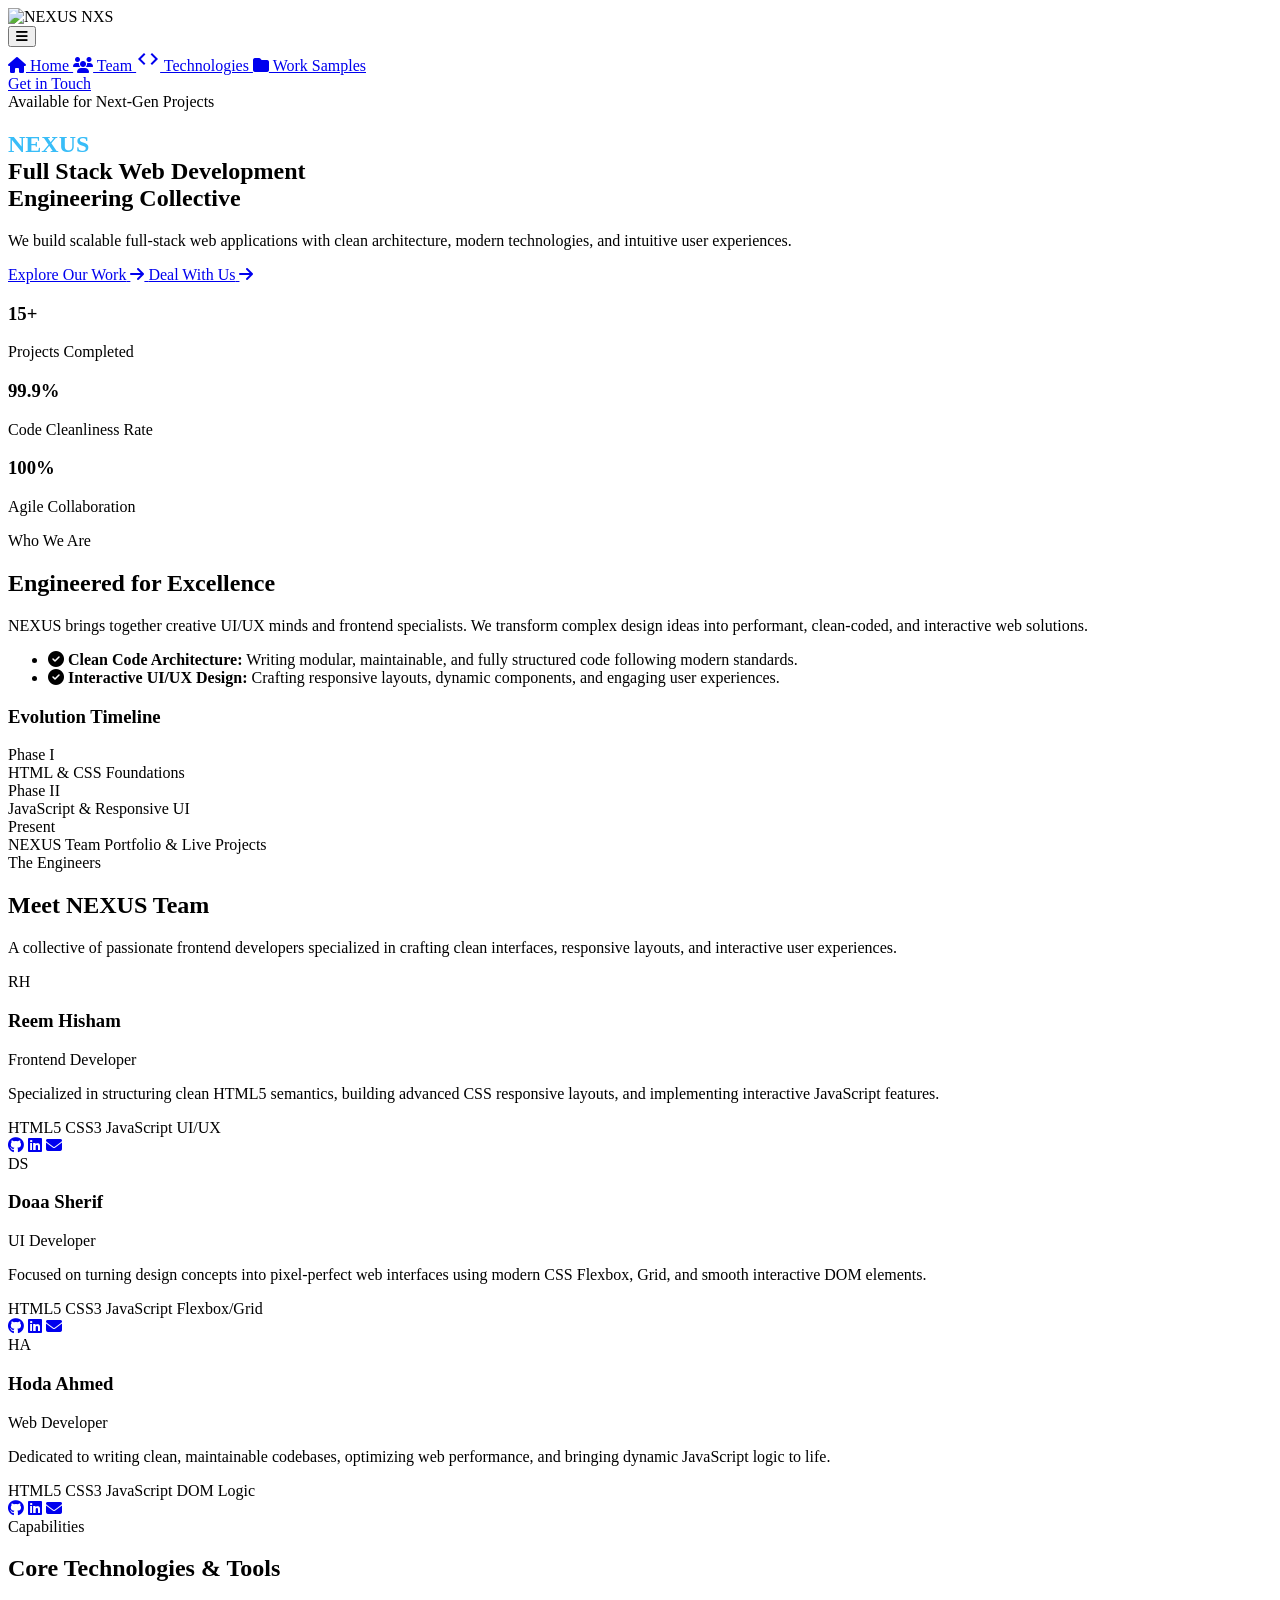
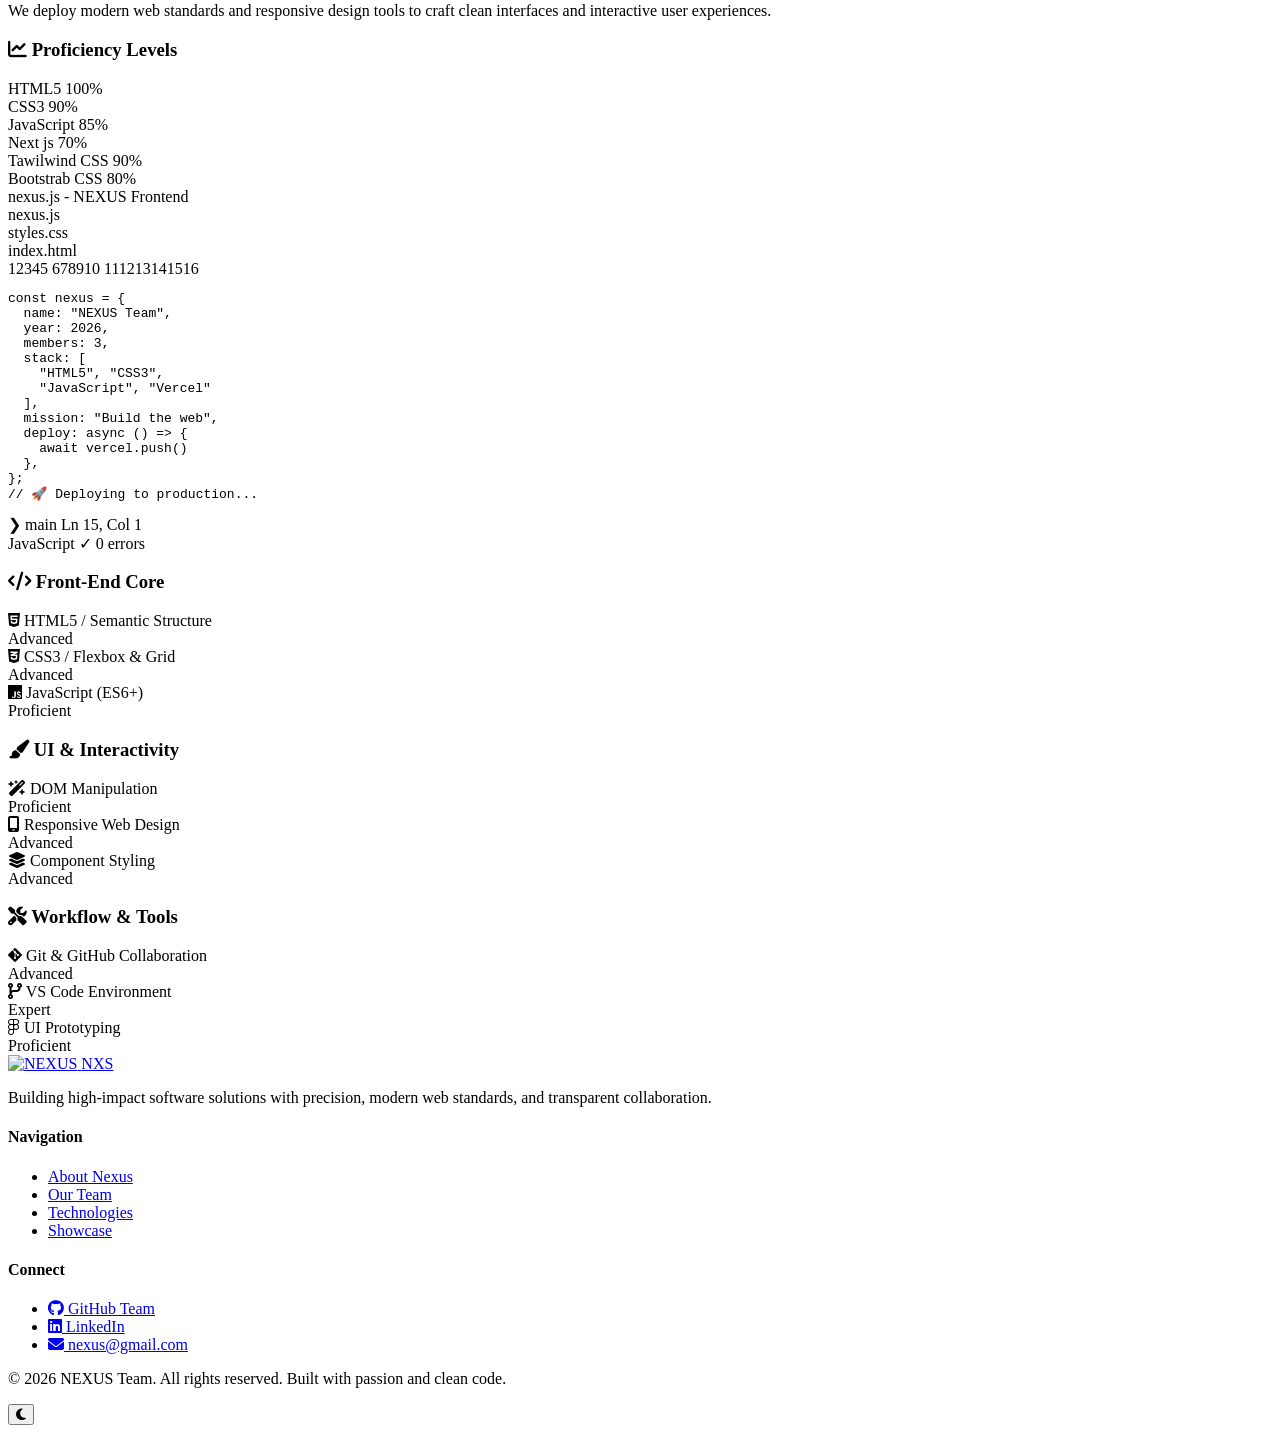
==== commit 7846409a: "index.html" ====
--- a/index.html
+++ b/index.html
@@ -18,7 +18,7 @@
   <meta property="og:title" content="NEXUS — Full Stack Web Development Team">
   <meta property="og:description"
     content="We build scalable web applications, modern websites, management systems, and intuitive digital experiences.">
-  <meta property="og:image" content="./logo.png">
+  <meta property="og:image" content="../images/logo.png">
   <meta property="og:url" content="https://your-domain.com">
   <meta property="og:site_name" content="NEXUS">
 
@@ -26,12 +26,12 @@
   <meta name="twitter:title" content="NEXUS — Full Stack Web Development Team">
   <meta name="twitter:description"
     content="We build scalable web applications, modern websites, management systems, and intuitive digital experiences.">
-  <meta name="twitter:image" content="./logo.png">
+  <meta name="twitter:image" content="../images/logo.png">
 
   <title>NEXUS</title>
   <link rel="stylesheet" href="https://cdnjs.cloudflare.com/ajax/libs/font-awesome/6.4.0/css/all.min.css">
-  <link rel="stylesheet" href="./style.css">
-  <link rel="icon" href="./logo.png">
+  <link rel="stylesheet" href="../css/style.css">
+  <link rel="icon" href="../images/logo.png">
   <link rel="stylesheet"
     href="https://fonts.googleapis.com/css2?family=Material+Symbols+Outlined:opsz,wght,FILL,GRAD@24,400,0,0&icon_names=code" />
 </head>
@@ -41,7 +41,7 @@
     <div class="container nav-container">
 
       <div class="logo">
-        <img src="./logo.png" alt="NEXUS" class="logo-img">
+        <img src="../images/logo.png" alt="NEXUS" class="logo-img">
         <span>NXS</span>
       </div>
 
@@ -51,29 +51,29 @@
 
       <nav class="nav-links">
 
-        <a href="./index.html">
+        <a href="../html/index.html">
           <i class="fa-solid fa-house"></i>
           Home
         </a>
 
-        <a href="./index.html#team">
+        <a href="../html/index.html#team">
           <i class="fa-solid fa-users"></i>
           Team
         </a>
 
-        <a href="./index.html#tech">
+        <a href="../html/index.html#tech">
           <span class="material-symbols-outlined">code</span>
           Technologies
         </a>
 
-        <a href="./portfolio.html">
+        <a href="../html/portfolio.html">
           <i class="fa-solid fa-folder"></i>
           Work Samples
         </a>
 
       </nav>
 
-      <a href="./contact.html" class="cta-btn-nav">
+      <a href="../html/contact.html" class="cta-btn-nav">
         Get in Touch
       </a>
 
@@ -96,11 +96,11 @@
           modern technologies, and intuitive user experiences.
         </p>
         <div class="hero-actions">
-          <a href="./portfolio.html" class="btn-primary">
+          <a href="../html/portfolio.html" class="btn-primary">
             <span>Explore Our Work</span>
             <i class="fa-solid fa-arrow-right"></i>
           </a>
-          <a href="./contact.html" class="btn-secondary">
+          <a href="../html/contact.html" class="btn-secondary">
             <span>Deal With Us</span>
             <i class="fa-solid fa-arrow-right"></i>
 
@@ -202,8 +202,10 @@
               <div class="social-links">
                 <a href="https://github.com/ReemHisham55" target="_blank" title="GitHub"><i
                     class="fa-brands fa-github"></i></a>
-                <a href="#" title="LinkedIn" target="_blank"><i class="fa-brands fa-linkedin"></i></a>
-                <a href="reemhishem@gmail.com" target="_blank" title="Email"><i class="fa-solid fa-envelope"></i></a>
+                <a href="https://www.linkedin.com/in/reem-hisham-183437289?utm_source=share_via&utm_content=profile&utm_medium=member_android"
+                  title="LinkedIn" target="_blank"><i class="fa-brands fa-linkedin"></i></a>
+                <a href="mailto:reemhishem@gmail.com" target="_blank" title="Email"><i
+                    class="fa-solid fa-envelope"></i></a>
               </div>
             </div>
           </article>
@@ -231,8 +233,9 @@
               <div class="social-links">
                 <a href="https://github.com/Doaa5678" target="_blank" title="GitHub"><i
                     class="fa-brands fa-github"></i></a>
-                <a href="#" target="_blank" title="LinkedIn"><i class="fa-brands fa-linkedin"></i></a>
-                <a href="#" target="_blank" title="Email"><i class="fa-solid fa-envelope"></i></a>
+                <a href="https://www.linkedin.com/" target="_blank" title="LinkedIn"><i
+                    class="fa-brands fa-linkedin"></i></a>
+                <a href="mailto:Doaa@gmail.com" target="_blank" title="Email"><i class="fa-solid fa-envelope"></i></a>
               </div>
             </div>
           </article>
@@ -258,9 +261,11 @@
             </div>
             <div class="member-footer">
               <div class="social-links">
-                <a href="#" title="GitHub" target="_blank"><i class="fa-brands fa-github"></i></a>
-                <a href="#" title="LinkedIn" target="_blank"><i class="fa-brands fa-linkedin"></i></a>
-                <a href="#" title="Email" target="_blank"><i class="fa-solid fa-envelope"></i></a>
+                <a href="https://github.com/" title="GitHub" target="_blank"><i class="fa-brands fa-github"></i></a>
+                <a href="https://www.linkedin.com/in/hoda-ahmed-909a07430?utm_source=share_via&utm_content=profile&utm_medium=member_android"
+                  title="LinkedIn" target="_blank"><i class="fa-brands fa-linkedin"></i></a>
+                <a href="mailto:hodaahmed3628@gmail.com" title="Email" target="_blank"><i
+                    class="fa-solid fa-envelope"></i></a>
               </div>
             </div>
           </article>
@@ -274,24 +279,93 @@
         <h2 class="section-title">Core Technologies & Tools</h2>
         <p class="section-subtitle">We deploy modern web standards and responsive design tools to craft clean interfaces
           and interactive user experiences.</p>
-        <div class="skills-box">
-          <h3><i class="fa-solid fa-chart-line"></i> Proficiency Levels</h3>
-
-          <div class="skill-bar-item">
-            <div class="skill-info"><span>HTML5 / Semantics</span><span>100%</span></div>
-            <div class="progress-line"><span class="progress-html" data-width="100%"></span></div>
-          </div>
-
-          <div class="skill-bar-item">
-            <div class="skill-info"><span>CSS3 / Grid & Flexbox</span><span>90%</span></div>
-            <div class="progress-line"><span class="progress-css" data-width="90%"></span></div>
-          </div>
-
-          <div class="skill-bar-item">
-            <div class="skill-info"><span>JavaScript Interactivity</span><span>85%</span></div>
-            <div class="progress-line"><span class="progress-js" data-width="85%"></span></div>
-          </div>
-        </div>
+        <article class="aboutUs">
+          <div class="skills-box">
+            <h3><i class="fa-solid fa-chart-line"></i> Proficiency Levels</h3>
+
+            <div class="skill-bar-item">
+              <div class="skill-info"><span>HTML5 </span><span>100%</span></div>
+              <div class="progress-line"><span class="progress-html" data-width="100%"></span></div>
+            </div>
+
+            <div class="skill-bar-item">
+              <div class="skill-info"><span>CSS3 </span><span>90%</span></div>
+              <div class="progress-line"><span class="progress-css" data-width="90%"></span></div>
+            </div>
+
+            <div class="skill-bar-item">
+              <div class="skill-info"><span>JavaScript </span><span>85%</span></div>
+              <div class="progress-line"><span class="progress-js" data-width="85%"></span></div>
+            </div>
+            <div class="skill-bar-item">
+              <div class="skill-info"><span>Next js </span><span>70%</span></div>
+              <div class="progress-line"><span class="progress-next" data-width="70%"></span></div>
+            </div>
+            <div class="skill-bar-item">
+              <div class="skill-info"><span>Tawilwind CSS </span><span>90%</span></div>
+              <div class="progress-line"><span class="progress-tail" data-width="90%"></span></div>
+            </div>
+            <div class="skill-bar-item">
+              <div class="skill-info"><span>Bootstrab CSS </span><span>80%</span></div>
+              <div class="progress-line"><span class="progress-boot" data-width="80%"></span></div>
+            </div>
+          </div>
+          <div class="editor-window">
+
+            <div class="window-header">
+              <div class="window-controls">
+                <span class="dot red"></span>
+                <span class="dot yellow"></span>
+                <span class="dot green"></span>
+              </div>
+              <div class="window-title">nexus.js - NEXUS Frontend</div>
+            </div>
+
+            <div class="tabs-bar">
+              <div class="tab active">nexus.js</div>
+              <div class="tab">styles.css</div>
+              <div class="tab">index.html</div>
+            </div>
+
+
+            <div class="editor-body">
+              <div class="line-numbers">
+                <span>1</span><span>2</span><span>3</span><span>4</span><span>5</span>
+                <span>6</span><span>7</span><span>8</span><span>9</span><span>10</span>
+                <span>11</span><span>12</span><span>13</span><span>14</span><span>15</span><span>16</span>
+              </div>
+              <div class="code-area">
+                <pre><code><span class="keyword">const</span> <span class="variable">nexus</span> <span class="operator">=</span> {
+  <span class="property">name</span>: <span class="string">"NEXUS Team"</span>,
+  <span class="property">year</span>: <span class="number">2026</span>,
+  <span class="property">members</span>: <span class="number">3</span>,
+  <span class="property">stack</span>: [
+    <span class="string">"HTML5"</span>, <span class="string">"CSS3"</span>,
+    <span class="string">"JavaScript"</span>, <span class="string">"Vercel"</span>
+  ],
+  <span class="property">mission</span>: <span class="string">"Build the web"</span>,
+  <span class="property">deploy</span>: <span class="keyword">async</span> () <span class="operator">=&gt;</span> {
+    <span class="keyword">await</span> <span class="variable">vercel</span>.<span class="function">push</span>()
+  },
+};
+<span class="comment">// 🚀 Deploying to production...</span>
+<span class="cursor"></span></code></pre>
+              </div>
+            </div>
+
+
+            <div class="status-bar">
+              <div class="status-left">
+                <span>&#10095; main</span>
+                <span>Ln 15, Col 1</span>
+              </div>
+              <div class="status-right">
+                <span>JavaScript</span>
+                <span>&#10003; 0 errors</span>
+              </div>
+            </div>
+          </div>
+        </article>
 
         <div class="tech-categories">
           <div class="tech-card">
@@ -348,6 +422,7 @@
           </div>
         </div>
       </div>
+
     </section>
 
 
@@ -358,7 +433,7 @@
       <div class="footer-grid">
         <div class="footer-brand">
           <a href="#" class="logo">
-            <img src="logo.png" alt="NEXUS" class="logo-img">
+            <img src="../images/logo.png" alt="NEXUS" class="logo-img">
             <span>NXS</span>
           </a>
           <p>Building high-impact software solutions with precision, modern web standards, and transparent
@@ -367,18 +442,20 @@
         <div>
           <h4 class="footer-title">Navigation</h4>
           <ul class="footer-links">
-            <li><a href="./index.html#about">About Nexus</a></li>
-            <li><a href="./index.html#team">Our Team</a></li>
-            <li><a href="./index.html#tech">Technologies</a></li>
-            <li><a href="./portfolio.html">Showcase</a></li>
+            <li><a href="../html/index.html#about">About Nexus</a></li>
+            <li><a href="../html/index.html#team">Our Team</a></li>
+            <li><a href="../html/index.html#tech">Technologies</a></li>
+            <li><a href="../html/portfolio.html">Showcase</a></li>
           </ul>
         </div>
         <div>
           <h4 class="footer-title">Connect</h4>
           <ul class="footer-links">
-            <li><a href="#"><i class="fa-brands fa-github" target="_blank"></i> GitHub Team</a></li>
-            <li><a href="#"><i class="fa-brands fa-linkedin" target="_blank"></i> LinkedIn</a></li>
-            <li><a href="nexus@gmail.com" target="_blank"><i class="fa-solid fa-envelope"></i> nexus@gmail.com</a></li>
+            <li><a href="https://github.com"><i class="fa-brands fa-github" target="_blank"></i> GitHub Team</a></li>
+            <li><a href="https://www.linkedin.com/company/nexus-dev"><i class="fa-brands fa-linkedin"
+                  target="_blank"></i> LinkedIn</a></li>
+            <li><a href="mailto:nexus@gmail.com" target="_blank"><i class="fa-solid fa-envelope"></i>
+                nexus@gmail.com</a></li>
           </ul>
         </div>
       </div>
@@ -387,7 +464,10 @@
       </div>
     </div>
   </footer>
-  <script src="index.js"></script>
+  <button id="theme-toggle" class="floating-theme-btn" aria-label="Toggle theme">
+    <i class="fa-solid fa-moon" id="theme-icon"></i>
+  </button>
+  <script src="../js/index.js"></script>
 </body>
 
 </html>
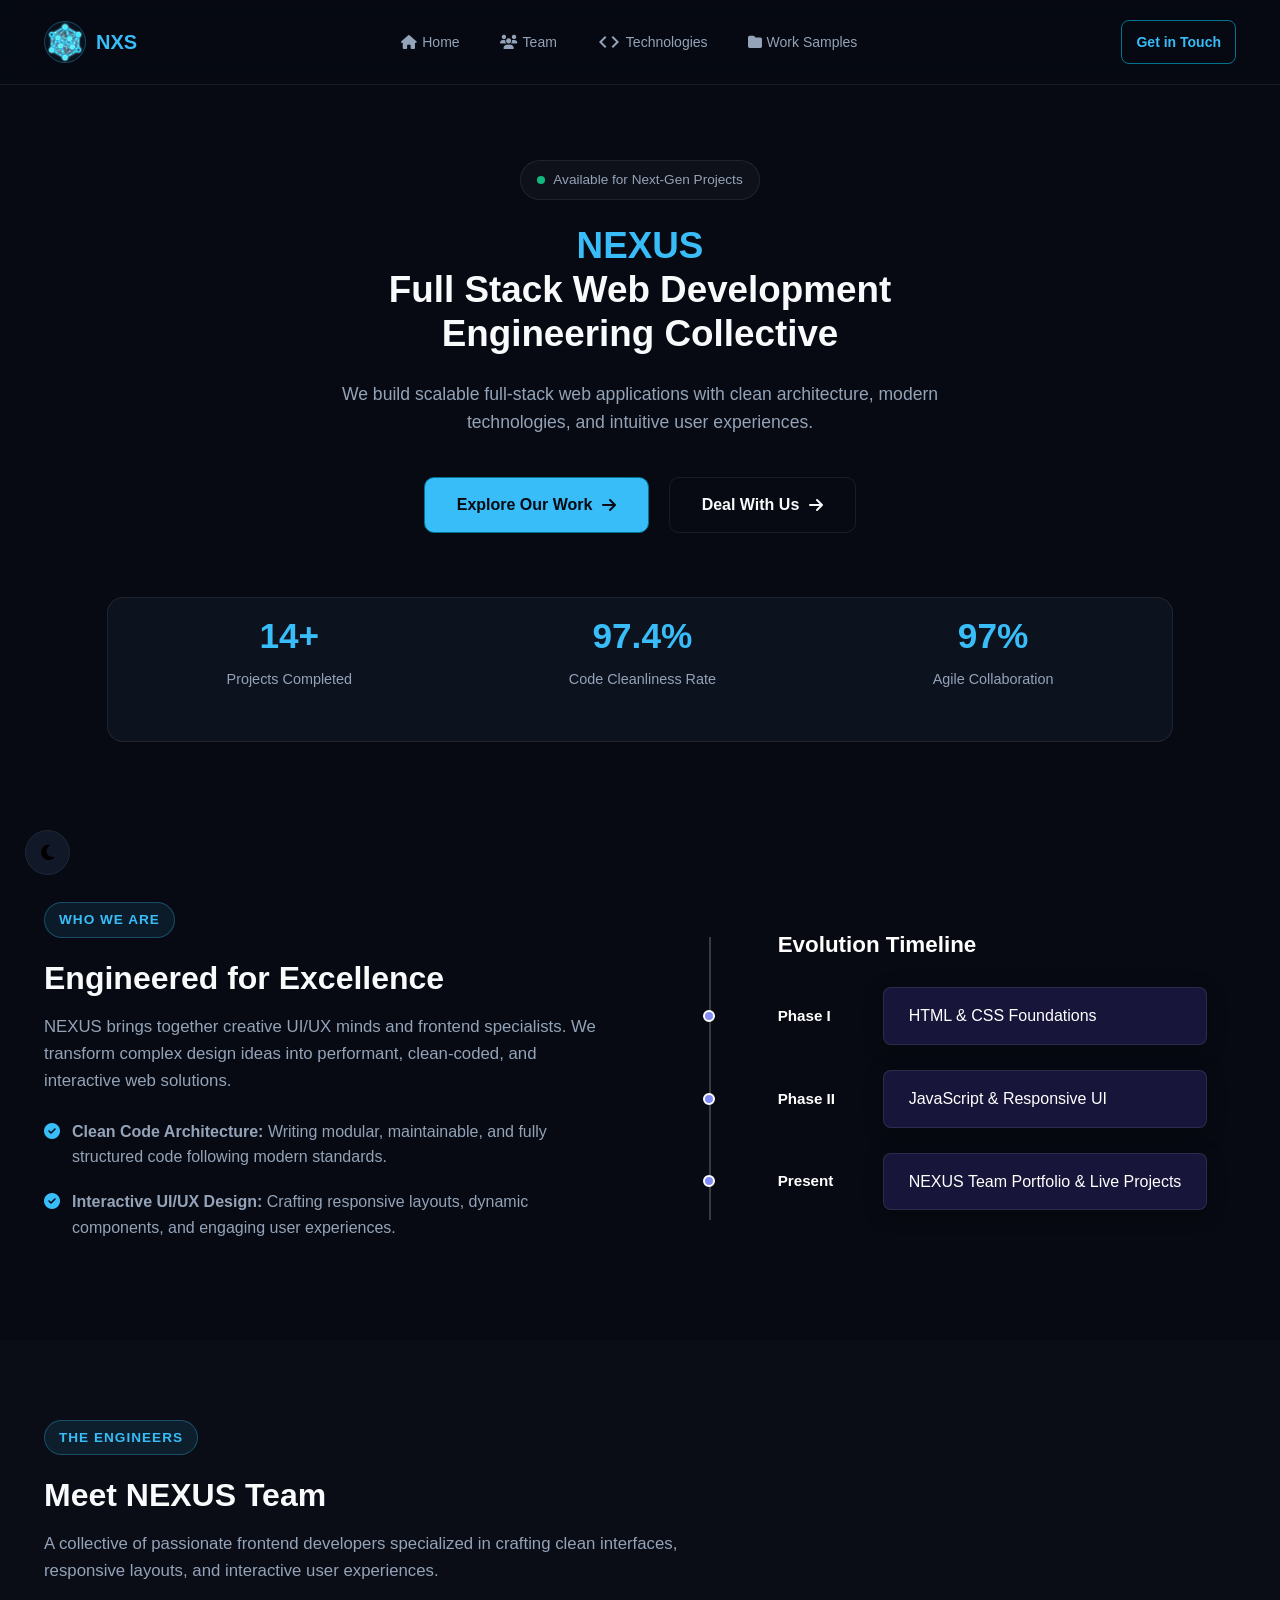
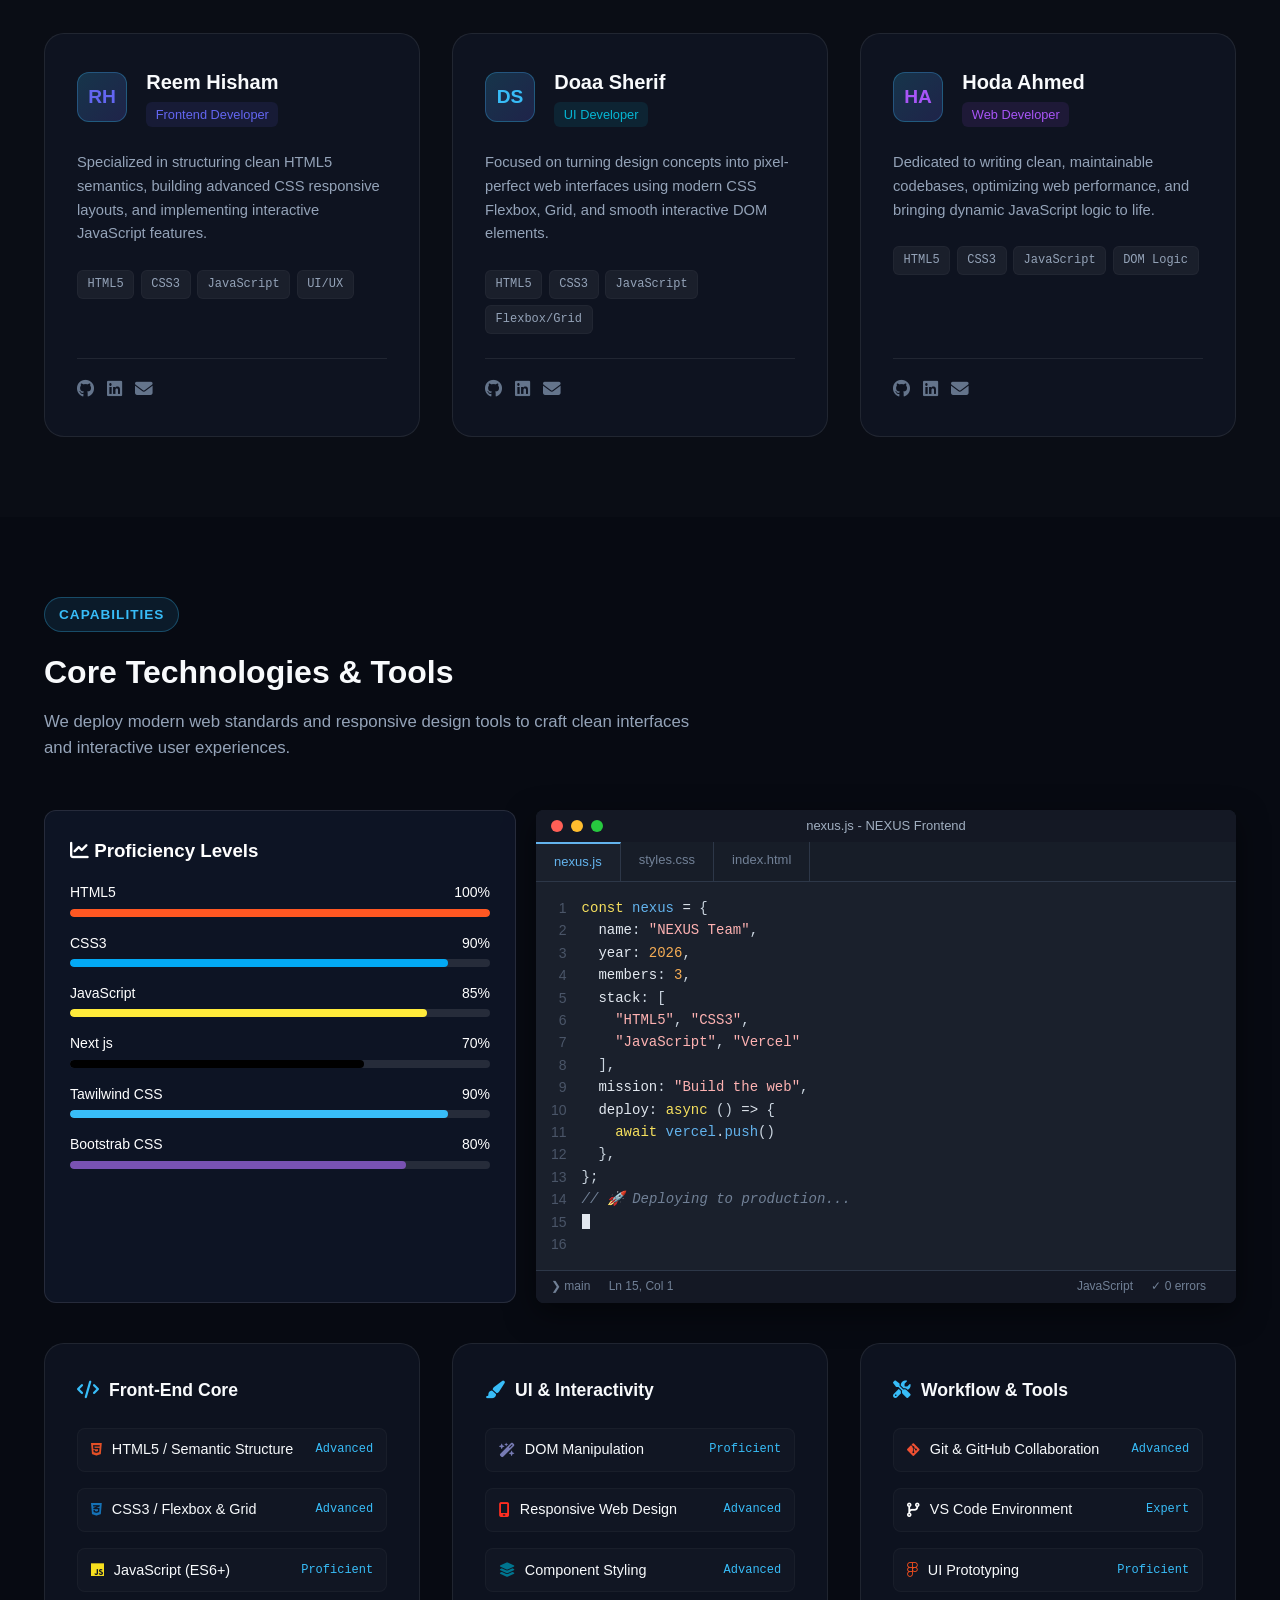
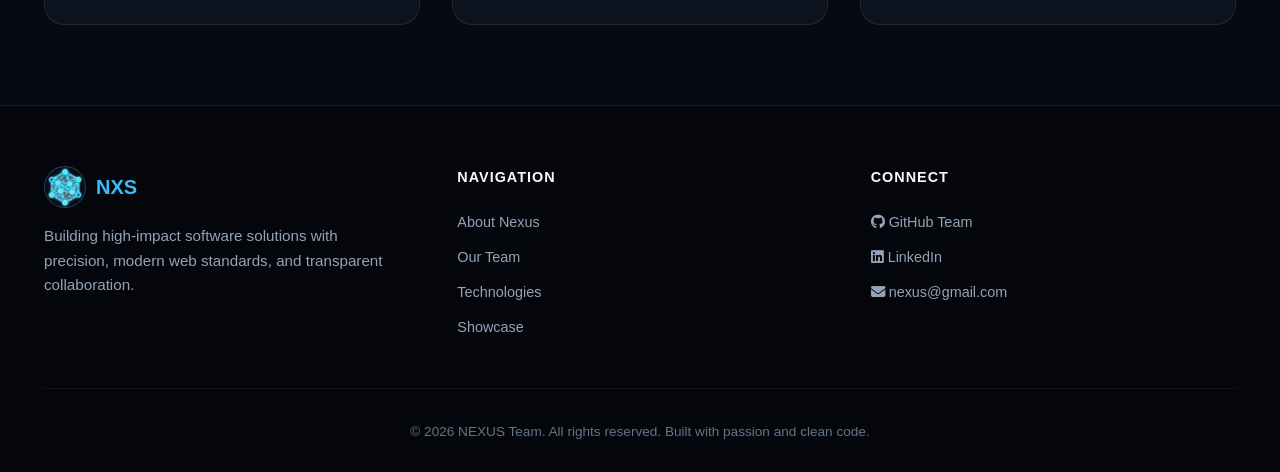
==== commit 5c01a410: "index.html" ====
--- a/index.html
+++ b/index.html
@@ -18,7 +18,7 @@
   <meta property="og:title" content="NEXUS — Full Stack Web Development Team">
   <meta property="og:description"
     content="We build scalable web applications, modern websites, management systems, and intuitive digital experiences.">
-  <meta property="og:image" content="../images/logo.png">
+  <meta property="og:image" content="logo.png">
   <meta property="og:url" content="https://your-domain.com">
   <meta property="og:site_name" content="NEXUS">
 
@@ -26,12 +26,12 @@
   <meta name="twitter:title" content="NEXUS — Full Stack Web Development Team">
   <meta name="twitter:description"
     content="We build scalable web applications, modern websites, management systems, and intuitive digital experiences.">
-  <meta name="twitter:image" content="../images/logo.png">
+  <meta name="twitter:image" content="logo.png">
 
   <title>NEXUS</title>
   <link rel="stylesheet" href="https://cdnjs.cloudflare.com/ajax/libs/font-awesome/6.4.0/css/all.min.css">
-  <link rel="stylesheet" href="../css/style.css">
-  <link rel="icon" href="../images/logo.png">
+  <link rel="stylesheet" href="style.css">
+  <link rel="icon" href="logo.png">
   <link rel="stylesheet"
     href="https://fonts.googleapis.com/css2?family=Material+Symbols+Outlined:opsz,wght,FILL,GRAD@24,400,0,0&icon_names=code" />
 </head>
@@ -41,7 +41,7 @@
     <div class="container nav-container">
 
       <div class="logo">
-        <img src="../images/logo.png" alt="NEXUS" class="logo-img">
+        <img src="logo.png" alt="NEXUS" class="logo-img">
         <span>NXS</span>
       </div>
 
@@ -51,29 +51,29 @@
 
       <nav class="nav-links">
 
-        <a href="../html/index.html">
+        <a href="index.html">
           <i class="fa-solid fa-house"></i>
           Home
         </a>
 
-        <a href="../html/index.html#team">
+        <a href="index.html#team">
           <i class="fa-solid fa-users"></i>
           Team
         </a>
 
-        <a href="../html/index.html#tech">
+        <a href="index.html#tech">
           <span class="material-symbols-outlined">code</span>
           Technologies
         </a>
 
-        <a href="../html/portfolio.html">
+        <a href="portfolio.html">
           <i class="fa-solid fa-folder"></i>
           Work Samples
         </a>
 
       </nav>
 
-      <a href="../html/contact.html" class="cta-btn-nav">
+      <a href="contact.html" class="cta-btn-nav">
         Get in Touch
       </a>
 
@@ -96,11 +96,11 @@
           modern technologies, and intuitive user experiences.
         </p>
         <div class="hero-actions">
-          <a href="../html/portfolio.html" class="btn-primary">
+          <a href="portfolio.html" class="btn-primary">
             <span>Explore Our Work</span>
             <i class="fa-solid fa-arrow-right"></i>
           </a>
-          <a href="../html/contact.html" class="btn-secondary">
+          <a href="contact.html" class="btn-secondary">
             <span>Deal With Us</span>
             <i class="fa-solid fa-arrow-right"></i>
 
@@ -433,7 +433,7 @@
       <div class="footer-grid">
         <div class="footer-brand">
           <a href="#" class="logo">
-            <img src="../images/logo.png" alt="NEXUS" class="logo-img">
+            <img src="logo.png" alt="NEXUS" class="logo-img">
             <span>NXS</span>
           </a>
           <p>Building high-impact software solutions with precision, modern web standards, and transparent
@@ -442,10 +442,10 @@
         <div>
           <h4 class="footer-title">Navigation</h4>
           <ul class="footer-links">
-            <li><a href="../html/index.html#about">About Nexus</a></li>
-            <li><a href="../html/index.html#team">Our Team</a></li>
-            <li><a href="../html/index.html#tech">Technologies</a></li>
-            <li><a href="../html/portfolio.html">Showcase</a></li>
+            <li><a href="index.html#about">About Nexus</a></li>
+            <li><a href="index.html#team">Our Team</a></li>
+            <li><a href="index.html#tech">Technologies</a></li>
+            <li><a href="portfolio.html">Showcase</a></li>
           </ul>
         </div>
         <div>
@@ -467,7 +467,7 @@
   <button id="theme-toggle" class="floating-theme-btn" aria-label="Toggle theme">
     <i class="fa-solid fa-moon" id="theme-icon"></i>
   </button>
-  <script src="../js/index.js"></script>
+  <script src="index.js"></script>
 </body>
 
 </html>
--- a/style.css
+++ b/style.css
@@ -0,0 +1,2205 @@
+* {
+    box-sizing: border-box;
+    margin: 0;
+    padding: 0;
+    transition: all 0.3s ease-in-out;
+    user-select: none;
+    -webkit-user-select: none;
+    -moz-user-select: none;
+    -ms-user-select: none;
+}
+
+html {
+    scroll-behavior: smooth;
+}
+
+body {
+    background-color: #070a12;
+    color: #f8fafc;
+    font-family: Arial, sans-serif;
+    position: relative;
+    line-height: 1.6;
+}
+
+::-webkit-scrollbar {
+    width: 8px;
+}
+
+::-webkit-scrollbar-track {
+    background: #080b12;
+}
+
+::-webkit-scrollbar-thumb {
+    background: linear-gradient(180deg,
+            #6366f1,
+            #8b5cf6);
+    border-radius: 10px;
+}
+
+::-webkit-scrollbar-thumb:hover {
+    background: linear-gradient(180deg,
+            #818cf8,
+            #a78bfa);
+}
+
+.container {
+    max-width: 1240px;
+    margin: 0 auto;
+    padding: 0 1.5rem;
+}
+
+.section-tag {
+    display: inline-block;
+    padding: 6px 14px;
+    font-size: 0.85rem;
+    font-weight: 600;
+    text-transform: uppercase;
+    letter-spacing: 1px;
+    color: #38bdf8;
+    background: rgba(56, 189, 248, 0.1);
+    border: 1px solid rgba(56, 189, 248, 0.3);
+    border-radius: 50px;
+    margin-bottom: 15px;
+}
+
+.section-title {
+    font-size: 2rem;
+    font-weight: 700;
+    margin-bottom: 10px;
+}
+
+.section-subtitle {
+    color: #94a3b8;
+    font-size: 1.05rem;
+    max-width: 650px;
+    margin-bottom: 3rem;
+}
+
+header {
+    position: fixed;
+    top: 0;
+    left: 0;
+    width: 100%;
+    z-index: 100;
+    background: rgba(7, 10, 18, 0.85);
+    border-bottom: 1px solid rgba(255, 255, 255, 0.08);
+    backdrop-filter: blur(12px);
+    -webkit-backdrop-filter: blur(12px);
+}
+
+.nav-container {
+    display: flex;
+    justify-content: space-between;
+    align-items: center;
+    padding: 1.25rem 1.5rem;
+    gap: 1rem;
+}
+
+.logo {
+    display: flex;
+    align-items: center;
+    gap: 10px;
+    font-weight: 800;
+    color: #38bdf8;
+    text-decoration: none;
+    font-size: 1.25rem;
+    flex-shrink: 0;
+}
+
+.logo-img {
+    width: 42px;
+    height: 42px;
+    border-radius: 50%;
+    object-fit: cover;
+    border: 1.5px solid rgba(56, 189, 248, 0.3);
+    background: rgba(56, 189, 248, 0.05);
+    transition: transform 0.3s ease, box-shadow 0.3s ease;
+}
+
+.logo:hover .logo-img {
+    box-shadow: 0 0 20px rgba(56, 189, 248, 0.25);
+}
+
+.nav-links {
+    display: flex;
+    align-items: center;
+    gap: 20px;
+    list-style: none;
+    margin: 0;
+    padding: 0;
+    font-size: 14px;
+}
+
+.nav-links a {
+    color: #94a3b8;
+    text-decoration: none;
+    padding: 10px;
+    overflow: hidden;
+    position: relative;
+    transition: color 0.5s ease-in-out;
+    display: flex;
+    justify-content: center;
+    align-items: center;
+    gap: 5px;
+    white-space: nowrap;
+}
+
+.nav-links a::after {
+    content: "";
+    position: absolute;
+    left: -100%;
+    bottom: 0;
+    height: 1px;
+    width: 50%;
+    background: #38bdf8;
+    transition: left 0.5s ease-in-out;
+}
+
+.nav-links a::before {
+    content: "";
+    position: absolute;
+    right: -100%;
+    bottom: 0;
+    height: 1px;
+    width: 50%;
+    background: #38bdf8;
+    transition: right 0.5s ease-in-out;
+}
+
+.nav-links a:hover::before {
+    right: 0;
+}
+
+.nav-links a:hover::after {
+    left: 0;
+}
+
+.nav-links a:hover {
+    color: #38bdf8;
+}
+
+.cta-btn-nav {
+    padding: 10px 14px;
+    border-radius: 8px;
+    text-decoration: none;
+    font-weight: 600;
+    border: 1px solid #00758f;
+    background: transparent;
+    color: #38bdf8;
+    font-size: 14px;
+    white-space: nowrap;
+    transition: all 0.3s ease;
+}
+
+.cta-btn-nav:hover {
+    background: #38bdf8;
+    color: #070a12;
+}
+
+.menu-toggle {
+    display: none;
+    border: none;
+    outline: none;
+    background: transparent;
+    color: #38bdf8;
+    font-size: 24px;
+    cursor: pointer;
+    padding: 8px;
+    transition: transform 0.3s ease;
+}
+
+.menu-toggle:hover {
+    transform: scale(1.1);
+}
+
+@media (max-width: 950px) {
+    .nav-links {
+        gap: 10px;
+    }
+
+    .nav-links a {
+        padding: 8px;
+        font-size: 13px;
+    }
+
+    .cta-btn-nav {
+        padding: 9px 12px;
+        font-size: 13px;
+    }
+
+}
+
+@media (max-width: 768px) {
+    .nav-container {
+        padding: 0.9rem 1rem;
+        position: relative;
+    }
+
+    .logo-img {
+        width: 38px;
+        height: 38px;
+    }
+
+    .logo {
+        font-size: 1.1rem;
+    }
+
+    .menu-toggle {
+        display: block;
+        margin-left: auto;
+    }
+
+    .cta-btn-nav {
+        display: none;
+    }
+
+    .nav-links {
+        position: absolute;
+        top: 100%;
+        left: 0;
+        width: 100%;
+        display: none;
+        flex-direction: column;
+        align-items: stretch;
+        gap: 4px;
+        padding: 12px;
+        box-sizing: border-box;
+        background: rgba(7, 10, 18, 0.97);
+        border-top: 1px solid rgba(255, 255, 255, 0.05);
+        border-bottom: 1px solid rgba(255, 255, 255, 0.08);
+        backdrop-filter: blur(15px);
+        -webkit-backdrop-filter: blur(15px);
+    }
+
+    .nav-links.active {
+        display: flex;
+    }
+
+    .nav-links a {
+        width: 100%;
+        box-sizing: border-box;
+        justify-content: flex-start;
+        padding: 13px 15px;
+        font-size: 14px;
+        border-radius: 6px;
+    }
+
+    .nav-links a:hover {
+        background: rgba(56, 189, 248, 0.05);
+    }
+
+    .nav-links a::before,
+    .nav-links a::after {
+        display: none;
+    }
+}
+
+/* Hero*/
+.hero {
+    padding: 160px 1.5rem 80px 1.5rem;
+    text-align: center;
+    position: relative;
+}
+
+.hero-badge {
+    display: inline-flex;
+    align-items: center;
+    gap: 8px;
+    background: rgba(255, 255, 255, 0.03);
+    border: 1px solid rgba(255, 255, 255, 0.08);
+    padding: 8px 16px;
+    border-radius: 30px;
+    font-size: 0.85rem;
+    color: #94a3b8;
+}
+
+.hero-badge .pulse {
+    width: 8px;
+    height: 8px;
+    background-color: #10b981;
+    border-radius: 50%;
+}
+
+.hero h1 {
+    font-size: 2.3rem;
+    font-weight: 700;
+    margin: 1.5rem 0;
+    line-height: 1.2;
+}
+
+.hero p {
+    font-size: 1.1rem;
+    color: #94a3b8;
+    max-width: 700px;
+    margin: 0 auto 2.5rem;
+}
+
+.hero-actions {
+    display: flex;
+    justify-content: center;
+    gap: 1.2rem;
+    margin-bottom: 4rem;
+    flex-wrap: wrap;
+}
+
+.btn-primary,
+.btn-secondary {
+    padding: 0.9rem 2rem;
+    border-radius: 10px;
+    font-weight: 600;
+    text-decoration: none;
+    display: inline-flex;
+    align-items: center;
+    gap: 10px;
+    cursor: pointer;
+
+}
+
+.btn-primary {
+    background: #38bdf8;
+    color: #070a12;
+    border: none;
+    border: 1px solid #00758f;
+
+}
+
+.btn-primary:hover {
+    background: transparent !important;
+    background: #00758f;
+    color: #00758f;
+    border: 1px solid #00758f;
+}
+
+.btn-secondary {
+    padding: 0.9rem 2rem;
+
+    color: #f8fafc;
+    border: 1px solid rgba(255, 255, 255, 0.08);
+    background: transparent;
+}
+
+.btn-secondary:hover {
+    background: rgba(255, 255, 255, 0.05);
+    border-color: rgba(255, 255, 255, 0.2);
+}
+
+.hero-stats {
+
+    display: flex;
+    justify-content: space-around;
+    align-items: center;
+    flex-wrap: wrap;
+    background: rgba(17, 24, 39, 0.65);
+    border: 1px solid rgba(255, 255, 255, 0.08);
+    border-radius: 16px;
+    padding: 10px;
+    width: 90% !important;
+    margin: 0 auto;
+}
+
+.stat-item h3 {
+    font-size: 2.2rem;
+    color: #38bdf8;
+}
+
+.stat-item p {
+    color: #94a3b8;
+    font-size: 0.9rem;
+    margin-top: 4px;
+}
+
+/* About */
+.about {
+    padding: 80px 0;
+}
+
+.about-section {
+    padding: 80px 20px;
+}
+
+.about-grid {
+    display: grid;
+    grid-template-columns: repeat(auto-fit, minmax(320px, 1fr));
+    gap: 4rem;
+    align-items: center;
+}
+
+.about-description {
+    color: #94a3b8;
+    font-size: 1.05rem;
+}
+
+.feature-list {
+    list-style: none;
+    margin-top: 1.5rem;
+}
+
+.feature-item {
+    display: flex;
+    align-items: flex-start;
+    gap: 12px;
+    margin-bottom: 1.2rem;
+    color: #94a3b8;
+}
+
+.feature-item i {
+    color: #38bdf8;
+    margin-top: 4px;
+}
+
+.about-card {
+    background: rgba(17, 24, 39, 0.65);
+    border: 1px solid rgba(255, 255, 255, 0.08);
+    border-radius: 20px;
+    padding: 2.5rem;
+    position: relative;
+    overflow: hidden;
+}
+
+.about-card::before {
+    content: '';
+    position: absolute;
+    top: 0;
+    left: 0;
+    width: 100%;
+    height: 2px;
+    background: #6366f1;
+}
+
+.about-card-title {
+    margin-bottom: 1rem;
+    color: #f8fafc;
+    font-size: 1.3rem;
+}
+
+.about-card-text {
+    color: #94a3b8;
+    font-size: 0.95rem;
+    margin-bottom: 1.5rem;
+}
+
+.about-card-footer {
+    display: flex;
+    gap: 10px;
+    align-items: center;
+}
+
+.philosophy-dot {
+    width: 10px;
+    height: 10px;
+    background: #38bdf8;
+    border-radius: 50%;
+}
+
+.philosophy-text {
+    font-family: 'JetBrains Mono', monospace;
+    font-size: 0.85rem;
+    color: #38bdf8;
+}
+
+.timeline-container {
+    position: relative;
+    max-width: 100%;
+    margin: 0 auto;
+    padding-left: 77px;
+}
+
+.timeline-container h3 {
+    color: #fff;
+    margin-bottom: 25px;
+    font-size: 1.4rem;
+    font-weight: 700;
+}
+
+.timeline-container::before {
+    content: '';
+    position: absolute;
+    left: 8px;
+    top: 10px;
+    bottom: 15px;
+    width: 2px;
+    background: rgba(255, 255, 255, 0.2);
+}
+
+.timeline-item {
+    position: relative;
+    margin-bottom: 25px;
+    display: flex;
+    align-items: center;
+    gap: 20px;
+    opacity: 1;
+}
+
+
+.timeline-dot {
+    width: 12px;
+    height: 12px;
+    background: #818cf8;
+    border: 2px solid #fff;
+    border-radius: 50%;
+    position: absolute;
+    left: -75px;
+    z-index: 2;
+}
+
+.timeline-year {
+    font-weight: bold;
+    color: #fff;
+    min-width: 85px;
+    text-align: left;
+    font-size: 0.95rem;
+}
+
+.timeline-card {
+    background: rgba(30, 27, 75, 0.7);
+    border: 1px solid rgba(255, 255, 255, 0.1);
+    padding: 15px 25px;
+    border-radius: 8px;
+    color: #fff;
+    flex-grow: 1;
+    box-shadow: 0 4px 20px rgba(0, 0, 0, 0.3);
+}
+
+/* Team*/
+.team {
+    padding: 80px 0;
+    background: rgba(255, 255, 255, 0.01);
+}
+
+.team-grid {
+    display: grid;
+    grid-template-columns: repeat(auto-fill, minmax(300px, 1fr));
+    gap: 2rem;
+}
+
+.member-card {
+    background: rgba(17, 24, 39, 0.65);
+    border: 1px solid rgba(255, 255, 255, 0.08);
+    border-radius: 20px;
+    padding: 2rem;
+
+    display: flex;
+    flex-direction: column;
+    justify-content: space-between;
+}
+
+.member-card:hover {
+    transform: translateY(-8px);
+    border-color: rgba(56, 189, 248, 0.3);
+    box-shadow: 0 12px 30px rgba(0, 0, 0, 0.5);
+}
+
+.member-header {
+    display: flex;
+    align-items: center;
+    gap: 1.2rem;
+    margin-bottom: 1.5rem;
+}
+
+.avatar-initials {
+    width: 50px;
+    height: 50px;
+    border-radius: 12px;
+    background: linear-gradient(135deg, rgba(56, 189, 248, 0.2), rgba(99, 102, 241, 0.2));
+    border: 1px solid rgba(56, 189, 248, 0.3);
+    display: flex;
+    align-items: center;
+    justify-content: center;
+    font-size: 1.2rem;
+    font-weight: 700;
+    color: #38bdf8;
+}
+
+.avatar-reem {
+    color: #6366f1;
+}
+
+.avatar-Hoda {
+    color: #a855f7;
+}
+
+.member-info h3 {
+    font-size: 1.25rem;
+    color: #f8fafc;
+}
+
+.role-badge {
+    display: inline-block;
+    color: #06b6d4;
+    background: rgba(6, 182, 212, 0.1);
+    padding: 0.15rem 0.6rem;
+    border-radius: 6px;
+    font-size: 0.8rem;
+    margin-top: 4px;
+}
+
+.badge-reem {
+    color: #6366f1;
+    background: rgba(99, 102, 241, 0.1);
+}
+
+.badge-Hoda {
+    color: #a855f7;
+    background: rgba(168, 85, 247, 0.1);
+}
+
+.member-bio {
+    color: #94a3b8;
+    font-size: 0.92rem;
+    margin-bottom: 1.5rem;
+}
+
+.tech-tags {
+    display: flex;
+    flex-wrap: wrap;
+    gap: 0.4rem;
+    margin-bottom: 1.5rem;
+}
+
+.tag-pill {
+    font-family: 'JetBrains Mono', monospace;
+    font-size: 0.75rem;
+    background: rgba(255, 255, 255, 0.05);
+    color: #94a3b8;
+    padding: 0.25rem 0.6rem;
+    border-radius: 6px;
+    border: 1px solid rgba(255, 255, 255, 0.03);
+}
+
+.member-footer {
+    display: flex;
+    justify-content: space-between;
+    align-items: center;
+    padding-top: 1rem;
+    border-top: 1px solid rgba(255, 255, 255, 0.08);
+}
+
+.social-links {
+    display: flex;
+    gap: 0.8rem;
+}
+
+.social-links a {
+    color: #64748b;
+    font-size: 1.1rem;
+
+}
+
+.social-links a:hover {
+    color: #38bdf8;
+}
+
+.skills-box {
+    background: rgba(15, 23, 42, 0.8);
+    border: 1px solid rgba(255, 255, 255, 0.1);
+    padding: 25px;
+    border-radius: 12px;
+
+    opacity: 0;
+    transform: scale(0.95);
+    transition: all 0.7s ease-out;
+    height: 100%;
+
+}
+
+.skills-box h3 {
+    color: #fff;
+    margin-bottom: 15px;
+}
+
+.skills-box.show-element {
+    opacity: 1;
+    transform: scale(1);
+}
+
+.skill-bar-item {
+    margin-bottom: 15px;
+}
+
+.skill-info {
+    display: flex;
+    justify-content: space-between;
+    color: #fff;
+    margin-bottom: 5px;
+    font-size: 14px;
+}
+
+.progress-line {
+    width: 100%;
+    height: 8px;
+    background: rgba(255, 255, 255, 0.1);
+    border-radius: 10px;
+    overflow: hidden;
+}
+
+.progress-line span {
+    display: block;
+    height: 100%;
+    width: 0;
+    border-radius: 10px;
+    transition: width 1.2s ease-in-out;
+}
+
+.progress-html {
+    background-color: #ff5722;
+}
+
+.progress-css {
+    background-color: #03a9f4;
+}
+
+.progress-js {
+    background-color: #ffeb3b;
+}
+
+.progress-next {
+    background-color: #000000;
+}
+
+.progress-tail {
+    background-color: #38bdf8;
+}
+
+.progress-boot {
+    background-color: #7952b3;
+}
+
+.tech-stack {
+    padding: 80px 0;
+}
+
+.tech-categories {
+    display: grid;
+    grid-template-columns: repeat(auto-fit, minmax(280px, 1fr));
+    gap: 2rem;
+}
+
+.tech-card {
+    background: rgba(17, 24, 39, 0.65);
+    border: 1px solid rgba(255, 255, 255, 0.08);
+    border-radius: 20px;
+    padding: 2rem;
+}
+
+.tech-card h3 {
+    font-size: 1.1rem;
+    margin-bottom: 1.5rem;
+    display: flex;
+    align-items: center;
+    gap: 10px;
+}
+
+.tech-card h3 i {
+    color: #38bdf8;
+}
+
+.stack-list {
+    display: flex;
+    flex-direction: column;
+    gap: 1rem;
+}
+
+.stack-item {
+    display: flex;
+    align-items: center;
+    justify-content: space-between;
+    padding: 0.6rem 0.8rem;
+    background: rgba(255, 255, 255, 0.02);
+    border-radius: 8px;
+    border: 1px solid rgba(255, 255, 255, 0.03);
+}
+
+.stack-name {
+    display: flex;
+    align-items: center;
+    gap: 10px;
+    font-size: 0.9rem;
+    font-weight: 500;
+}
+
+.icon-html {
+    color: #e34f26;
+}
+
+.icon-css {
+    color: #1572b6;
+}
+
+.icon-js {
+    color: #f7df1e;
+}
+
+.icon-php {
+    color: #777bb4;
+}
+
+.icon-laravel {
+    color: #ff2d20;
+}
+
+.icon-db {
+    color: #00758f;
+}
+
+.icon-git {
+    color: #f05032;
+}
+
+.icon-cloud {
+    color: #ffffff;
+}
+
+.icon-figma {
+    color: #f24e1e;
+}
+
+.stack-level {
+    font-family: 'JetBrains Mono', monospace;
+    font-size: 0.75rem;
+    color: #38bdf8;
+}
+
+/* Projects */
+.projects {
+    padding: 80px 0;
+    background: rgba(255, 255, 255, 0.01);
+    margin-top: 50px;
+}
+
+.projects-container {
+    display: grid;
+    grid-template-columns: repeat(auto-fit, minmax(300px, 1fr));
+    gap: 2rem;
+    overflow: hidden;
+}
+
+.project-card {
+    background: #111827;
+    border-radius: 16px;
+    border: 1px solid rgba(255, 255, 255, 0.08);
+
+    display: flex;
+    flex-direction: column;
+    overflow: hidden;
+    opacity: 0;
+    transform: translateY(40px);
+    animation: fadeInOrder 0.8s ease forwards;
+}
+
+.project-card:nth-child(1) {
+    animation-delay: 0.2s;
+}
+
+.project-card:nth-child(2) {
+    animation-delay: 0.4s;
+}
+
+.project-card:nth-child(3) {
+    animation-delay: 0.6s;
+}
+
+.project-card:nth-child(4) {
+    animation-delay: 0.8s;
+}
+
+.project-card:nth-child(5) {
+    animation-delay: 1.0s;
+}
+
+@keyframes fadeInOrder {
+    to {
+        opacity: 1;
+        transform: translateY(0);
+    }
+}
+
+.project-card:hover {
+    transform: translateY(-6px);
+    border-color: rgba(56, 189, 248, 0.3);
+    box-shadow: 0 10px 30px rgba(56, 189, 248, 0.1);
+}
+
+.project-img {
+    width: 100%;
+    aspect-ratio: 16 / 9;
+    overflow: hidden;
+}
+
+.project-img img {
+    width: 100%;
+    height: 100%;
+    object-fit: cover;
+    transition: transform 0.5s ease;
+}
+
+.project-card:hover .project-img img {
+    transform: scale(1.05);
+}
+
+.project-content {
+    padding: 1.5rem;
+    display: flex;
+    flex-direction: column;
+    flex-grow: 1;
+}
+
+.project-content h3 {
+    font-size: 1.25rem;
+    font-weight: 600;
+    margin-bottom: 10px;
+}
+
+.project-content p {
+    color: #94a3b8;
+    font-size: 0.9rem;
+    margin-bottom: 20px;
+    flex-grow: 1;
+}
+
+.tags {
+    display: flex;
+    flex-wrap: wrap;
+    gap: 0.4rem;
+    margin-bottom: 1.5rem;
+}
+
+.tags span {
+    font-family: 'JetBrains Mono', monospace;
+    font-size: 0.75rem;
+    background: rgba(255, 255, 255, 0.05);
+    color: #94a3b8;
+    padding: 0.25rem 0.6rem;
+    border-radius: 6px;
+    border: 1px solid rgba(255, 255, 255, 0.03);
+}
+
+.card-footer {
+    display: flex;
+    justify-content: space-between;
+    align-items: center;
+    padding-top: 1rem;
+    border-top: 1px solid rgba(255, 255, 255, 0.08);
+}
+
+.live-demo {
+    color: #38bdf8;
+    text-decoration: none;
+    font-size: 0.85rem;
+    font-weight: 600;
+    display: flex;
+    align-items: center;
+    gap: 6px;
+    transition: color 0.2s;
+}
+
+.live-demo:hover {
+    color: #5eead4;
+}
+
+.author {
+    color: #64748b;
+    font-size: 0.8rem;
+    display: flex;
+    align-items: center;
+    gap: 6px;
+}
+
+/* Contact */
+.contact {
+    padding: 80px 0;
+    background: rgba(255, 255, 255, 0.01);
+    margin-top: 50px;
+}
+
+.contact-grid {
+    display: grid;
+    grid-template-columns: repeat(auto-fit, minmax(320px, 1fr));
+    gap: 3.5rem;
+    align-items: start;
+}
+
+.contact-description {
+    color: #94a3b8;
+    font-size: 1.05rem;
+    margin-bottom: 30px;
+}
+
+.contact-links {
+    display: flex;
+    flex-direction: column;
+    gap: 12px;
+}
+
+.contact-pill {
+    display: inline-flex;
+    align-items: center;
+    gap: 12px;
+    padding: 12px 20px;
+    background: #111827;
+    border: 1px solid rgba(255, 255, 255, 0.08);
+    border-radius: 12px;
+    color: #ffffff;
+    text-decoration: none;
+    font-size: 0.95rem;
+    width: fit-content;
+
+}
+
+.contact-pill i {
+    color: #38bdf8;
+}
+
+.contact-pill:hover {
+    border-color: rgba(56, 189, 248, 0.3);
+    transform: translateY(-2px);
+}
+
+.contact-form-wrapper {
+    background: #111827;
+    border: 1px solid rgba(255, 255, 255, 0.08);
+    padding: 2.5rem;
+    border-radius: 20px;
+    box-shadow: 0 10px 30px rgba(0, 0, 0, 0.3);
+}
+
+.contact-form {
+    display: flex;
+    flex-direction: column;
+    gap: 1.25rem;
+}
+
+.contact-form .form-row {
+    display: flex;
+    gap: 1.25rem;
+    width: 100%;
+}
+
+.contact-form .form-row .form-group {
+    flex: 1;
+    min-width: 0;
+}
+
+.form-group {
+    display: flex;
+    flex-direction: column;
+    gap: 8px;
+}
+
+.form-group label {
+    font-size: 0.9rem;
+    color: #f8fafc;
+    font-weight: 500;
+}
+
+.form-group input,
+.form-group textarea {
+    width: 100%;
+    padding: 12px 16px;
+    background: #070a12;
+    border: 1px solid rgba(255, 255, 255, 0.12);
+    border-radius: 10px;
+    color: #ffffff;
+    font-size: 0.95rem;
+    outline: none;
+    font-family: inherit;
+
+}
+
+.form-group input:focus,
+.form-group textarea:focus {
+    border-color: #38bdf8;
+    box-shadow: 0 0 12px rgba(56, 189, 248, 0.25);
+}
+
+.form-group input::placeholder,
+.form-group textarea::placeholder {
+    color: #64748b;
+}
+
+.form-group textarea {
+    resize: vertical;
+    min-height: 130px;
+}
+
+.submit-btn {
+    width: 100%;
+    padding: 14px;
+    background: #38bdf8;
+    color: #070a12;
+    border: none;
+    border-radius: 10px;
+    font-size: 1rem;
+    font-weight: 700;
+    cursor: pointer;
+
+    margin-top: 0.5rem;
+}
+
+.submit-btn:hover {
+    transform: translateY(-2px);
+    box-shadow: 0 6px 20px rgba(56, 189, 248, 0.4);
+}
+
+/* Footer */
+footer {
+    border-top: 1px solid rgba(255, 255, 255, 0.08);
+    padding: 60px 0 30px;
+    background: #04060b;
+}
+
+.footer-grid {
+    display: grid;
+    grid-template-columns: repeat(auto-fit, minmax(200px, 1fr));
+    gap: 3rem;
+    margin-bottom: 3rem;
+}
+
+.footer-brand p {
+    color: #94a3b8;
+    margin-top: 1rem;
+    font-size: 0.95rem;
+    max-width: 350px;
+}
+
+.footer-title {
+    font-size: 0.9rem;
+    font-weight: 700;
+    text-transform: uppercase;
+    letter-spacing: 1px;
+    margin-bottom: 1.2rem;
+}
+
+.footer-links {
+    list-style: none;
+    display: flex;
+    flex-direction: column;
+    gap: 0.6rem;
+}
+
+.footer-links a {
+    color: #94a3b8;
+    text-decoration: none;
+    font-size: 0.9rem;
+
+}
+
+.footer-links a:hover {
+    color: #38bdf8;
+}
+
+.footer-bottom {
+    text-align: center;
+    padding-top: 2rem;
+    border-top: 1px solid rgba(255, 255, 255, 0.05);
+    color: #64748b;
+    font-size: 0.85rem;
+}
+
+/* Media Queries */
+@media (max-width: 768px) {
+    .nav-container {
+        flex-direction: column;
+        align-items: center;
+        text-align: center;
+        padding: 1rem;
+    }
+
+    .nav-links {
+        justify-content: center;
+        gap: 1rem;
+        font-size: 0.9rem;
+    }
+
+    .hero {
+        padding: 170px 1rem 60px 1rem;
+    }
+}
+
+@media (max-width: 640px) {
+    .contact-form .form-row {
+        flex-direction: column;
+        gap: 1.25rem;
+    }
+}
+
+.contact {
+    padding: 100px 0;
+    background: #080b12;
+}
+
+.contact-grid {
+    display: grid;
+    grid-template-columns: 0.85fr 1.15fr;
+    gap: 70px;
+    align-items: start;
+}
+
+.contact-info {
+    position: sticky;
+    top: 110px;
+}
+
+.contact-info .section-tag {
+    display: inline-block;
+    margin-bottom: 15px;
+}
+
+.contact-info .section-title {
+    margin-bottom: 20px;
+    line-height: 1.15;
+}
+
+.contact-description {
+    color: #9ca3af;
+    font-size: 16px;
+    line-height: 1.8;
+    max-width: 520px;
+    margin-bottom: 30px;
+}
+
+.contact-links {
+    display: flex;
+    flex-direction: column;
+    gap: 14px;
+    max-width: 380px;
+}
+
+.contact-pill {
+    display: flex;
+    align-items: center;
+    gap: 13px;
+    padding: 15px 18px;
+    color: #e5e7eb;
+    text-decoration: none;
+    background: rgba(255, 255, 255, 0.035);
+    border: 1px solid rgba(255, 255, 255, 0.08);
+    border-radius: 12px;
+    transition: all 0.3s ease;
+}
+
+.contact-pill i {
+    font-size: 18px;
+}
+
+.contact-pill:hover {
+    transform: translateX(5px);
+    border-color: rgba(255, 255, 255, 0.2);
+    background: rgba(255, 255, 255, 0.07);
+}
+
+.contact-form-wrapper {
+    padding: 35px;
+    background: rgba(255, 255, 255, 0.025);
+    border: 1px solid rgba(255, 255, 255, 0.08);
+    border-radius: 20px;
+    box-shadow: 0 20px 60px rgba(0, 0, 0, 0.25);
+    backdrop-filter: blur(15px);
+}
+
+.form-section {
+    padding-bottom: 30px;
+    margin-bottom: 30px;
+    border-bottom: 1px solid rgba(255, 255, 255, 0.07);
+}
+
+.form-section:last-of-type {
+    border-bottom: none;
+    margin-bottom: 10px;
+}
+
+.form-section h3 {
+    margin: 0 0 22px;
+    color: #ffffff;
+    font-size: 18px;
+    font-weight: 600;
+}
+
+.form-row {
+    display: grid;
+    grid-template-columns: repeat(2, 1fr);
+    gap: 18px;
+}
+
+.form-group {
+    display: flex;
+    flex-direction: column;
+    gap: 8px;
+    margin-bottom: 18px;
+}
+
+.form-group:last-child {
+    margin-bottom: 0;
+}
+
+.form-group label {
+    color: #d1d5db;
+    font-size: 14px;
+    font-weight: 500;
+}
+
+.form-group label span {
+    color: #6b7280;
+    font-size: 12px;
+    font-weight: 400;
+}
+
+.form-group input,
+.form-group select,
+.form-group textarea {
+    width: 100%;
+    box-sizing: border-box;
+    padding: 13px 15px;
+    color: #ffffff;
+    font-family: inherit;
+    font-size: 14px;
+    background: rgba(255, 255, 255, 0.045);
+    border: 1px solid rgba(255, 255, 255, 0.09);
+    border-radius: 10px;
+    outline: none;
+    transition: border-color 0.25s ease,
+        background 0.25s ease,
+        box-shadow 0.25s ease;
+}
+
+.form-group input::placeholder,
+.form-group textarea::placeholder {
+    color: #6b7280;
+}
+
+.form-group input:focus,
+.form-group select:focus,
+.form-group textarea:focus {
+    background: rgba(255, 255, 255, 0.065);
+    border-color: rgba(255, 255, 255, 0.3);
+    box-shadow: 0 0 0 3px rgba(255, 255, 255, 0.04);
+}
+
+.form-group select {
+    cursor: pointer;
+    appearance: none;
+    background-image:
+        linear-gradient(45deg, transparent 50%, #9ca3af 50%),
+        linear-gradient(135deg, #9ca3af 50%, transparent 50%);
+    background-position:
+        calc(100% - 18px) 52%,
+        calc(100% - 13px) 52%;
+    background-size: 5px 5px, 5px 5px;
+    background-repeat: no-repeat;
+}
+
+.form-group select option {
+    color: #ffffff;
+    background: #111827;
+}
+
+.form-group textarea {
+    min-height: 120px;
+    resize: vertical;
+    line-height: 1.6;
+}
+
+.form-group input[type="date"] {
+    color-scheme: dark;
+}
+
+.submit-btn {
+    width: 100%;
+    display: flex;
+    justify-content: center;
+    align-items: center;
+    gap: 10px;
+    padding: 15px 20px;
+    color: #ffffff;
+    background: linear-gradient(135deg, #6366f1, #8b5cf6);
+    border: none;
+    border-radius: 11px;
+    font-family: inherit;
+    font-size: 15px;
+    font-weight: 600;
+    cursor: pointer;
+    box-shadow: 0 10px 30px rgba(99, 102, 241, 0.2);
+    transition: transform 0.25s ease,
+        box-shadow 0.25s ease,
+        opacity 0.25s ease;
+}
+
+.submit-btn:hover {
+    transform: translateY(-2px);
+    box-shadow: 0 15px 35px rgba(99, 102, 241, 0.3);
+}
+
+.submit-btn:active {
+    transform: translateY(0);
+}
+
+.submit-btn i {
+    font-size: 14px;
+}
+
+@media (max-width: 1000px) {
+    .contact-grid {
+        grid-template-columns: 1fr;
+        gap: 45px;
+    }
+
+    .contact-info {
+        position: static;
+    }
+
+    .contact-description {
+        max-width: 700px;
+    }
+
+    .contact-links {
+        max-width: 500px;
+    }
+}
+
+@media (max-width: 700px) {
+    .contact {
+        padding: 70px 0;
+    }
+
+    .contact-form-wrapper {
+        padding: 24px 20px;
+        border-radius: 16px;
+    }
+
+    .form-row {
+        grid-template-columns: 1fr;
+        gap: 0;
+    }
+
+    .form-section {
+        padding-bottom: 24px;
+        margin-bottom: 24px;
+    }
+
+    .form-section h3 {
+        font-size: 17px;
+    }
+}
+
+@media (max-width: 480px) {
+    .contact {
+        padding: 60px 0;
+    }
+
+    .contact-form-wrapper {
+        padding: 20px 15px;
+    }
+
+    .contact-pill {
+        padding: 13px 14px;
+        font-size: 13px;
+    }
+
+    .form-group input,
+    .form-group select,
+    .form-group textarea {
+        padding: 12px;
+        font-size: 13px;
+    }
+
+    .submit-btn {
+        padding: 14px;
+        font-size: 14px;
+        background: #00758f !important;
+    }
+}
+
+.projects main {
+    min-height: 100px;
+    width: 100%;
+    margin: 40px auto;
+    display: flex;
+    flex-direction: column;
+    justify-content: center;
+    align-items: center;
+}
+
+.search {
+    width: 100%;
+}
+
+main form {
+    display: flex;
+    width: 100%;
+    justify-content: center;
+    align-items: center;
+    gap: 10px;
+    flex-wrap: wrap;
+}
+
+.search form input {
+    width: 80%;
+    outline: none;
+    border: none;
+    height: 50px;
+
+    padding: 13px 15px;
+    color: #ffffff;
+    font-family: inherit;
+    font-size: 14px;
+    background: rgba(255, 255, 255, 0.045);
+    border: 1px solid rgba(255, 255, 255, 0.09);
+    border-radius: 10px;
+    transition: border-color 0.25s ease,
+        background 0.25s ease,
+        box-shadow 0.25s ease;
+}
+
+.search button {
+    padding: 10px;
+    outline: none;
+    border-radius: 8px;
+    background: linear-gradient(135deg,
+            #6366f1,
+            #8b5cf6);
+    outline: none;
+    border: none;
+    height: 50px;
+    color: #fff;
+    cursor: pointer;
+    width: 12%;
+    display: flex;
+    justify-content: center;
+    align-items: center;
+    gap: 5px;
+}
+
+.search input:focus {
+    background: rgba(255, 255, 255, 0.065);
+    border-color: rgba(255, 255, 255, 0.3);
+    box-shadow: 0 0 0 3px rgba(255, 255, 255, 0.04);
+}
+
+.search button:hover {
+    color: #fff;
+    background: rgba(255, 255, 255, 0.06);
+
+}
+
+.search button i {
+    font-size: 15px;
+}
+
+.filters {
+    display: flex;
+    justify-content: center;
+    align-items: center;
+    gap: 10px;
+    margin: 35px 0 45px;
+    padding: 6px;
+
+    width: fit-content;
+    margin-left: auto;
+    margin-right: auto;
+
+    background: rgba(255, 255, 255, 0.035);
+    border: 1px solid rgba(255, 255, 255, 0.08);
+    border-radius: 14px;
+
+    backdrop-filter: blur(12px);
+}
+
+.filter-btn {
+    border: none;
+    outline: none;
+    cursor: pointer;
+
+    padding: 11px 22px;
+
+    color: #9ca3af;
+    background: transparent;
+
+    border-radius: 10px;
+
+    font-size: 14px;
+    font-weight: 600;
+    font-family: inherit;
+
+    transition: all 0.3s ease;
+}
+
+.filter-btn:hover {
+    color: #6366f1;
+    background: rgba(255, 255, 255, 0.06);
+}
+
+.filter-btn.active {
+    color: #fff;
+
+    background: linear-gradient(135deg,
+            #6366f1,
+            #8b5cf6);
+
+    box-shadow:
+        0 6px 20px rgba(99, 102, 241, 0.25);
+}
+
+.filter-btn:active {
+    transform: scale(0.96);
+}
+
+@media (max-width: 500px) {
+    .filters {
+        width: 90%;
+        justify-content: space-between;
+    }
+
+    .filter-btn {
+        flex: 1;
+        padding: 10px 12px;
+        font-size: 13px;
+    }
+}
+
+.reveal-element {
+    opacity: 0;
+    transform: translateY(30px) scale(0.97);
+    transition: opacity 0.8s ease-out, transform 0.8s ease-out;
+}
+
+.reveal-element.show {
+    opacity: 1;
+    transform: translateY(0) scale(1);
+}
+
+.editor-window {
+    width: 700px;
+    background-color: #1a202c;
+    border-radius: 8px;
+    box-shadow: 0 10px 30px rgba(0, 0, 0, 0.5);
+    overflow: hidden;
+    color: #cbd5e0;
+}
+
+.window-header {
+    background-color: #141824;
+    padding: 10px 15px;
+    display: flex;
+    align-items: center;
+    position: relative;
+}
+
+.window-controls {
+    display: flex;
+    gap: 8px;
+}
+
+.dot {
+    width: 12px;
+    height: 12px;
+    border-radius: 50%;
+}
+
+.red {
+    background-color: #ff5f56;
+}
+
+.yellow {
+    background-color: #ffbd2e;
+}
+
+.green {
+    background-color: #27c93f;
+}
+
+.window-title {
+    position: absolute;
+    width: 100%;
+    text-align: center;
+    left: 0;
+    font-size: 13px;
+    color: #a0aec0;
+    pointer-events: none;
+}
+
+.tabs-bar {
+    display: flex;
+    background-color: #171d28;
+    border-bottom: 1px solid #2d3748;
+}
+
+.tab {
+    padding: 8px 18px;
+    font-size: 13px;
+    color: #718096;
+    cursor: pointer;
+    border-right: 1px solid #2d3748;
+}
+
+.tab.active {
+    background-color: #1a202c;
+    color: #63b3ed;
+    border-top: 2px solid #63b3ed;
+}
+
+.editor-body {
+    display: flex;
+    padding: 15px 0;
+    font-size: 14px;
+    line-height: 1.6;
+}
+
+.line-numbers {
+    display: flex;
+    flex-direction: column;
+    padding: 0 15px;
+    color: #4a5568;
+    text-align: right;
+    user-select: none;
+}
+
+.code-area {
+    flex-grow: 1;
+}
+
+pre code {
+    font-family: inherit;
+}
+
+.keyword {
+    color: #f6e05e;
+}
+
+.variable {
+    color: #63b3ed;
+}
+
+.property {
+    color: #e2e8f0;
+}
+
+.string {
+    color: #feb2b2;
+}
+
+.number {
+    color: #f6ad55;
+}
+
+.operator {
+    color: #e2e8f0;
+}
+
+.function {
+    color: #63b3ed;
+}
+
+.comment {
+    color: #718096;
+    font-style: italic;
+}
+
+.cursor {
+    display: inline-block;
+    width: 8px;
+    height: 15px;
+    background-color: #e2e8f0;
+    vertical-align: middle;
+    animation: blink 1s infinite;
+}
+
+@keyframes blink {
+    50% {
+        opacity: 0;
+    }
+}
+
+
+.status-bar {
+    background-color: #141824;
+    padding: 6px 15px;
+    display: flex;
+    justify-content: space-between;
+    font-size: 12px;
+    color: #718096;
+    border-top: 1px solid #2d3748;
+}
+
+.status-left span,
+.status-right span {
+    margin-right: 15px;
+}
+
+.aboutUs {
+    display: grid;
+    grid-template-columns: repeat(2, 1fr);
+    grid-template-rows: 1fr;
+    justify-content: center;
+    align-items: center;
+    gap: 20px;
+    flex-wrap: wrap;
+    margin: 40px 0;
+}
+
+@media (max-width: 950px) {
+    .aboutUs {
+        grid-template-columns: 1fr;
+        gap: 30px;
+        margin: 30px 0;
+    }
+}
+
+.floating-theme-btn {
+    position: fixed;
+    bottom: 25px;
+    left: 25px;
+    background: #111827;
+    border: 1px solid #1f2937;
+    width: 45px;
+    height: 45px;
+    border-radius: 50%;
+    cursor: pointer;
+    display: flex;
+    align-items: center;
+    justify-content: center;
+    font-size: 1.1rem;
+}
+
+.floating-theme-btn:hover {
+    background-color: #6366f1;
+    color: #fff;
+    border-color: #6366f1;
+}
+
+
+body.light-mode {
+    background-color: white !important;
+    color: #1e293b !important;
+}
+
+body.light-mode header,
+body.light-mode .navbar {
+    background: rgba(255, 255, 255, 0.9) !important;
+    border-bottom: 1px solid #e2e8f0 !important;
+}
+
+body.light-mode .navbar a,
+body.light-mode .nav-links a {
+    color: #475569 !important;
+}
+
+body.light-mode .navbar a:hover {
+    color: #6366f1 !important;
+}
+
+body.light-mode .hero-stats,
+body.light-mode .stats-container {
+    background-color: #ffffff !important;
+    border: 1px solid #e2e8f0 !important;
+    box-shadow: 0 10px 30px rgba(0, 0, 0, 0.05) !important;
+}
+
+body.light-mode .hero-stats h3,
+body.light-mode .stats-container h3 {
+    color: #0f172a !important;
+}
+
+body.light-mode .hero-stats p,
+body.light-mode .stats-container p {
+    color: #64748b !important;
+}
+
+body.light-mode .project-card,
+body.light-mode .service-card,
+body.light-mode .skills-box,
+body.light-mode .member-card,
+body.light-mode .tech-categories .tech-card {
+    background-color: #ffffff !important;
+    border: 1px solid #e2e8f0 !important;
+    box-shadow: 0 10px 30px rgba(0, 0, 0, 0.05) !important;
+    color: #1e293b !important;
+}
+
+body.light-mode .skills-box h3,
+body.light-mode .member-card h3,
+body.light-mode .tech-categories .tech-card h3,
+body.light-mode h1,
+body.light-mode h2,
+body.light-mode h3 {
+    color: #0f172a !important;
+    font-weight: 700 !important;
+}
+
+body.light-mode .skills-box .skill-info span,
+body.light-mode .skills-box span,
+body.light-mode .member-card .member-bio,
+body.light-mode .tech-categories .stack-name {
+    color: #334155 !important;
+    font-weight: 600 !important;
+}
+
+body.light-mode .skills-box .progress-line {
+    background-color: #e2e8f0 !important;
+}
+
+body.light-mode .timeline-card {
+    background-color: #ffffff !important;
+    color: #1e293b !important;
+    border: 1px solid #e2e8f0 !important;
+    box-shadow: 0 10px 30px rgba(0, 0, 0, 0.05) !important;
+}
+
+body.light-mode .timeline-card h4,
+body.light-mode .timeline-card p,
+body.light-mode .timeline-card span {
+    color: #1e293b !important;
+}
+
+body.light-mode .timeline-year,
+body.light-mode .timeline-phase {
+    color: #0f172a !important;
+    font-weight: 700 !important;
+}
+
+body.light-mode .timeline-container::before {
+    background: #cbd5e1 !important;
+}
+
+body.light-mode .timeline-dot {
+    border: 2px solid white !important;
+}
+
+body.light-mode p,
+body.light-mode li {
+    color: #475569 !important;
+}
+
+body.light-mode footer {
+    background-color: #f1f5f9 !important;
+    border-top: 1px solid #e2e8f0 !important;
+    color: #334155 !important;
+}
+body.light-mode footer p,
+body.light-mode footer a {
+    color: #475569 !important;
+}
+
+body.light-mode .hero a:not(.primary-btn):not(:first-child),
+body.light-mode .hero button:not(.primary-btn),
+body.light-mode .hero-buttons a,
+body.light-mode .hero-buttons button,
+body.light-mode .secondary-btn,
+body.light-mode button.deal-btn {
+    color: #0f172a !important;
+    border: 2px solid #94a3b8 !important;
+    background-color: transparent !important;
+    opacity: 1 !important;
+    visibility: visible !important;
+}
+
+body.light-mode .hero-buttons a:hover,
+body.light-mode .hero-buttons button:hover,
+body.light-mode .secondary-btn:hover {
+    background-color: #6366f1 !important;
+    color: #ffffff !important;
+    border-color: #6366f1 !important;
+}
+
+body.light-mode .floating-theme-btn {
+    background: #ffffff !important;
+    border: 1px solid #cbd5e1 !important;
+    color: #0f172a !important;
+    box-shadow: 0 4px 12px rgba(0, 0, 0, 0.1) !important;
+}
+
+body.light-mode .floating-theme-btn:hover {
+    background-color: #6366f1 !important;
+    color: #ffffff !important;
+    border-color: #6366f1 !important;
+}
+
+body.light-mode .member-card .role-badge,
+body.light-mode .tech-categories .stack-level {
+    background-color: #e0e7ff !important;
+    color: #4338ca !important;
+    font-weight: 600 !important;
+}
+
+body.light-mode .member-card .tag-pill {
+    background-color: #f1f5f9 !important;
+    color: #334155 !important;
+    border: 1px solid #cbd5e1 !important;
+}
+
+body.light-mode .editor-window {
+    background-color: #f8fafc !important;
+    border: 1px solid #cbd5e1 !important;
+    box-shadow: 0 10px 30px rgba(0, 0, 0, 0.08) !important;
+    color: #1e293b !important;
+}
+
+body.light-mode .editor-window .window-title {
+    color: #475569 !important;
+    font-weight: 600 !important;
+}
+
+body.light-mode .editor-window .tabs-bar {
+    background-color: #e2e8f0 !important;
+    border-bottom: 1px solid #cbd5e1 !important;
+}
+
+body.light-mode .editor-window .tabs-bar .tab {
+    color: #64748b !important;
+    background-color: transparent !important;
+    border-right: 1px solid #cbd5e1 !important;
+}
+
+body.light-mode .editor-window .tabs-bar .tab.active {
+    color: #0f172a !important;
+    background-color: #f8fafc !important;
+    border-bottom: 2px solid #6366f1 !important;
+    font-weight: 600 !important;
+}
+
+body.light-mode .editor-window .line-numbers span {
+    color: #94a3b8 !important;
+}
+
+body.light-mode .editor-window .code-area pre code {
+    color: #1e293b !important;
+}
+
+body.light-mode .editor-window .keyword {
+    color: #7c3aed !important;
+    font-weight: 600 !important;
+}
+
+body.light-mode .editor-window .variable,
+body.light-mode .editor-window .property {
+    color: #0284c7 !important;
+}
+
+body.light-mode .editor-window .string {
+    color: #16a34a !important;
+}
+
+body.light-mode .editor-window .number {
+    color: #d97706 !important;
+}
+
+body.light-mode .editor-window .comment {
+    color: #64748b !important;
+    font-style: italic !important;
+}
+
+body.light-mode .editor-window .status-bar {
+    background-color: #e2e8f0 !important;
+    color: #475569 !important;
+    border-top: 1px solid #cbd5e1 !important;
+}
+
+body.light-mode .projects .search input {
+    background-color: #ffffff !important;
+    color: #1e293b !important;
+    border: 1px solid #cbd5e1 !important;
+    box-shadow: 0 4px 15px rgba(0, 0, 0, 0.03) !important;
+}
+
+body.light-mode .projects .search input::placeholder {
+    color: #94a3b8 !important;
+}
+
+body.light-mode .projects .search button {
+    background-color: #6366f1 !important;
+    color: #ffffff !important;
+    border: none !important;
+    box-shadow: 0 4px 15px rgba(99, 102, 241, 0.2);
+}
+
+body.light-mode .projects .search button:hover {
+    background-color: #4f46e5 !important;
+}
+
+body.light-mode .projects .filters .filter-btn {
+    background-color: #f1f5f9 !important;
+    color: #475569 !important;
+    border: 1px solid #cbd5e1 !important;
+}
+
+body.light-mode .projects .filters .filter-btn.active,
+body.light-mode .projects .filters .filter-btn:hover {
+    background-color: #6366f1 !important;
+    color: #ffffff !important;
+    border-color: #6366f1 !important;
+}
+
+body.light-mode .projects-container .project-card {
+    background-color: #ffffff !important;
+    border: 1px solid #e2e8f0 !important;
+    box-shadow: 0 10px 30px rgba(0, 0, 0, 0.06) !important;
+}
+
+body.light-mode .project-card h3 {
+    color: #0f172a !important;
+}
+
+body.light-mode .project-card p {
+    color: #475569 !important;
+}
+
+body.light-mode .project-card .tags span {
+    background-color: #f8fafc !important;
+    color: #334155 !important;
+    border: 1px solid #e2e8f0 !important;
+}
+
+body.light-mode .project-card .live-demo {
+    color: #6366f1 !important;
+}
+
+body.light-mode .project-card .live-demo:hover {
+    color: #4f46e5 !important;
+}
+
+body.light-mode .project-card .author {
+    color: #64748b !important;
+}
+
+body.light-mode .contact {
+    background-color: #ffffff !important;
+}
+
+body.light-mode .contact .section-title,
+body.light-mode .contact .form-section h3 {
+    color: #0f172a !important;
+}
+
+body.light-mode .contact .contact-description,
+body.light-mode .contact label {
+    color: #475569 !important;
+}
+
+body.light-mode .contact input,
+body.light-mode .contact select,
+body.light-mode .contact textarea {
+    background-color: #f8fafc !important;
+    color: #1e293b !important;
+    border: 1px solid #cbd5e1 !important;
+}
+
+body.light-mode .contact input:focus,
+body.light-mode .contact select:focus,
+body.light-mode .contact textarea:focus {
+    border-color: #6366f1 !important;
+    background-color: #ffffff !important;
+}
+
+body.light-mode .contact-pill {
+    background-color: #f1f5f9 !important;
+    color: #334155 !important;
+    border: 1px solid #e2e8f0 !important;
+}
+
+body.light-mode .contact-pill:hover {
+    background-color: #6366f1 !important;
+    color: #ffffff !important;
+}
+
+body.light-mode .form-group svg,
+body.light-mode input[type="date"]::-webkit-calendar-picker-indicator {
+    filter: invert(0.2) brightness(0.2) !important;
+}
